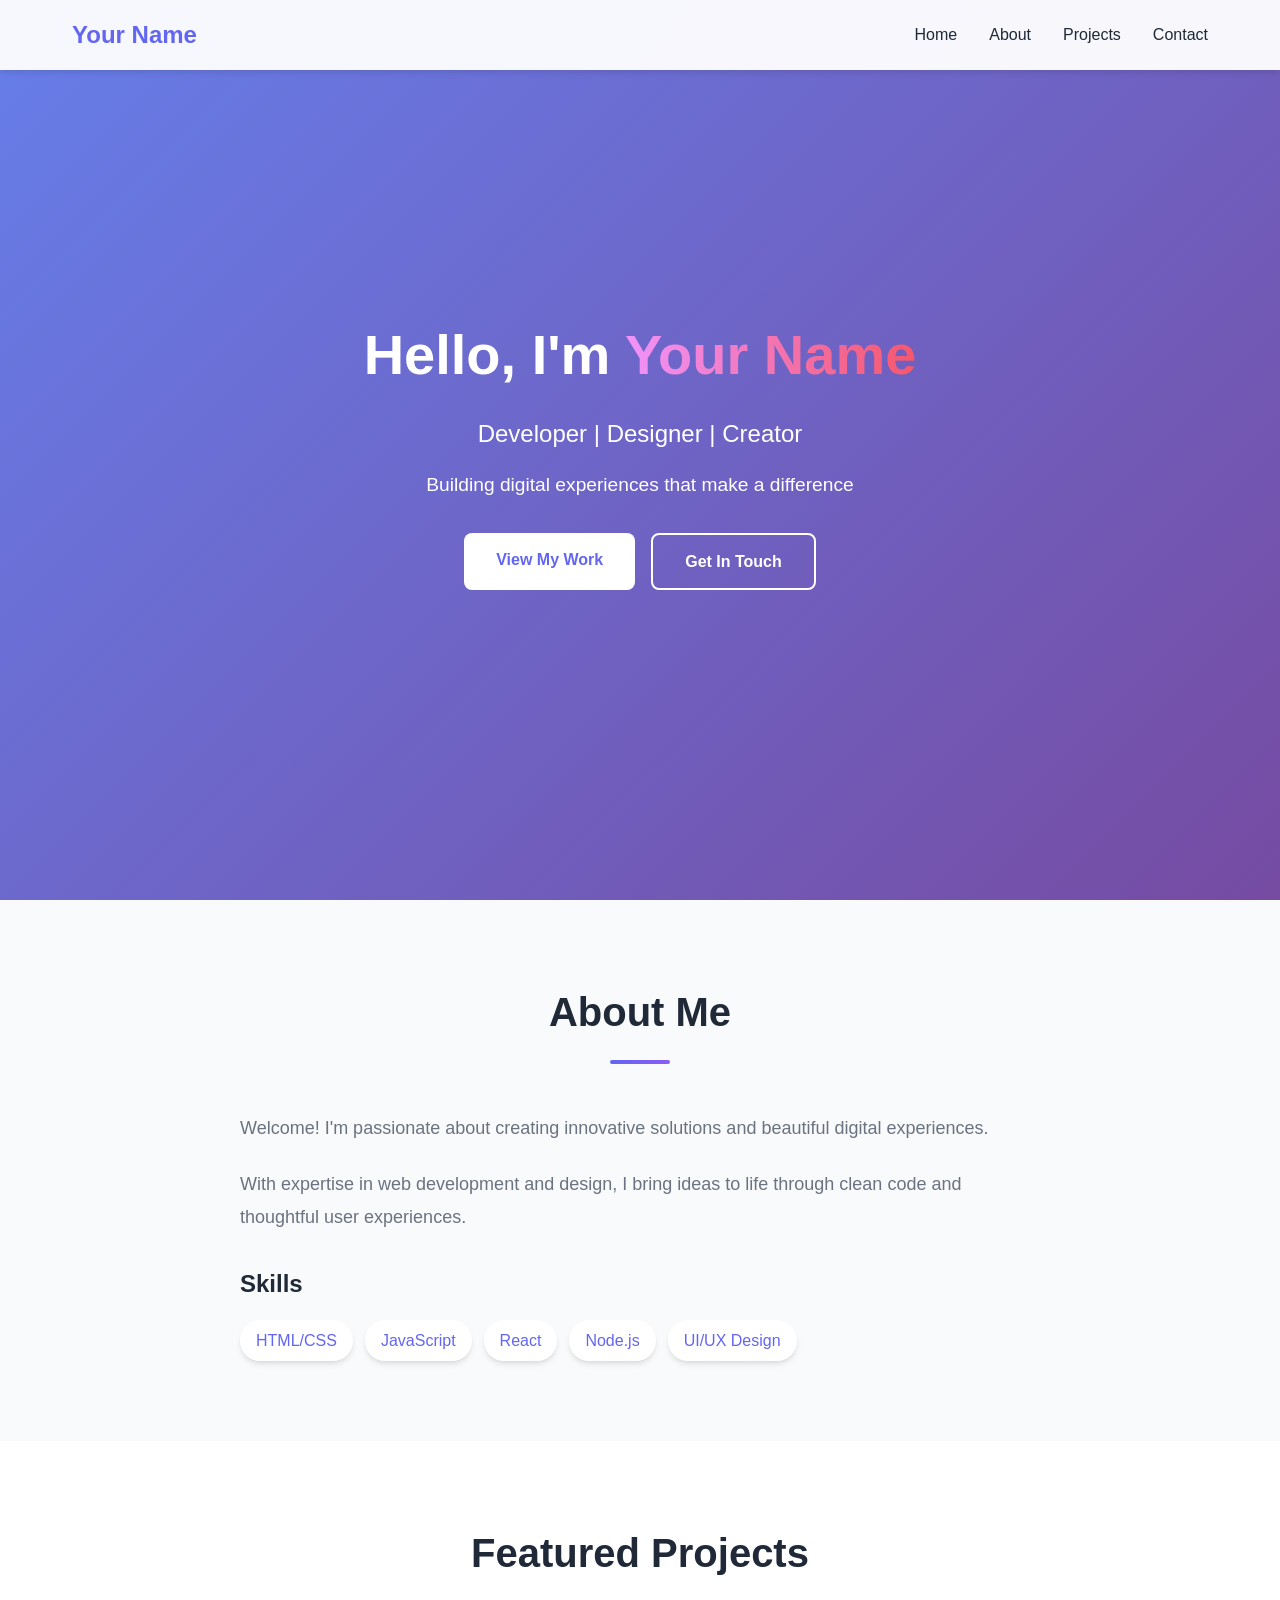
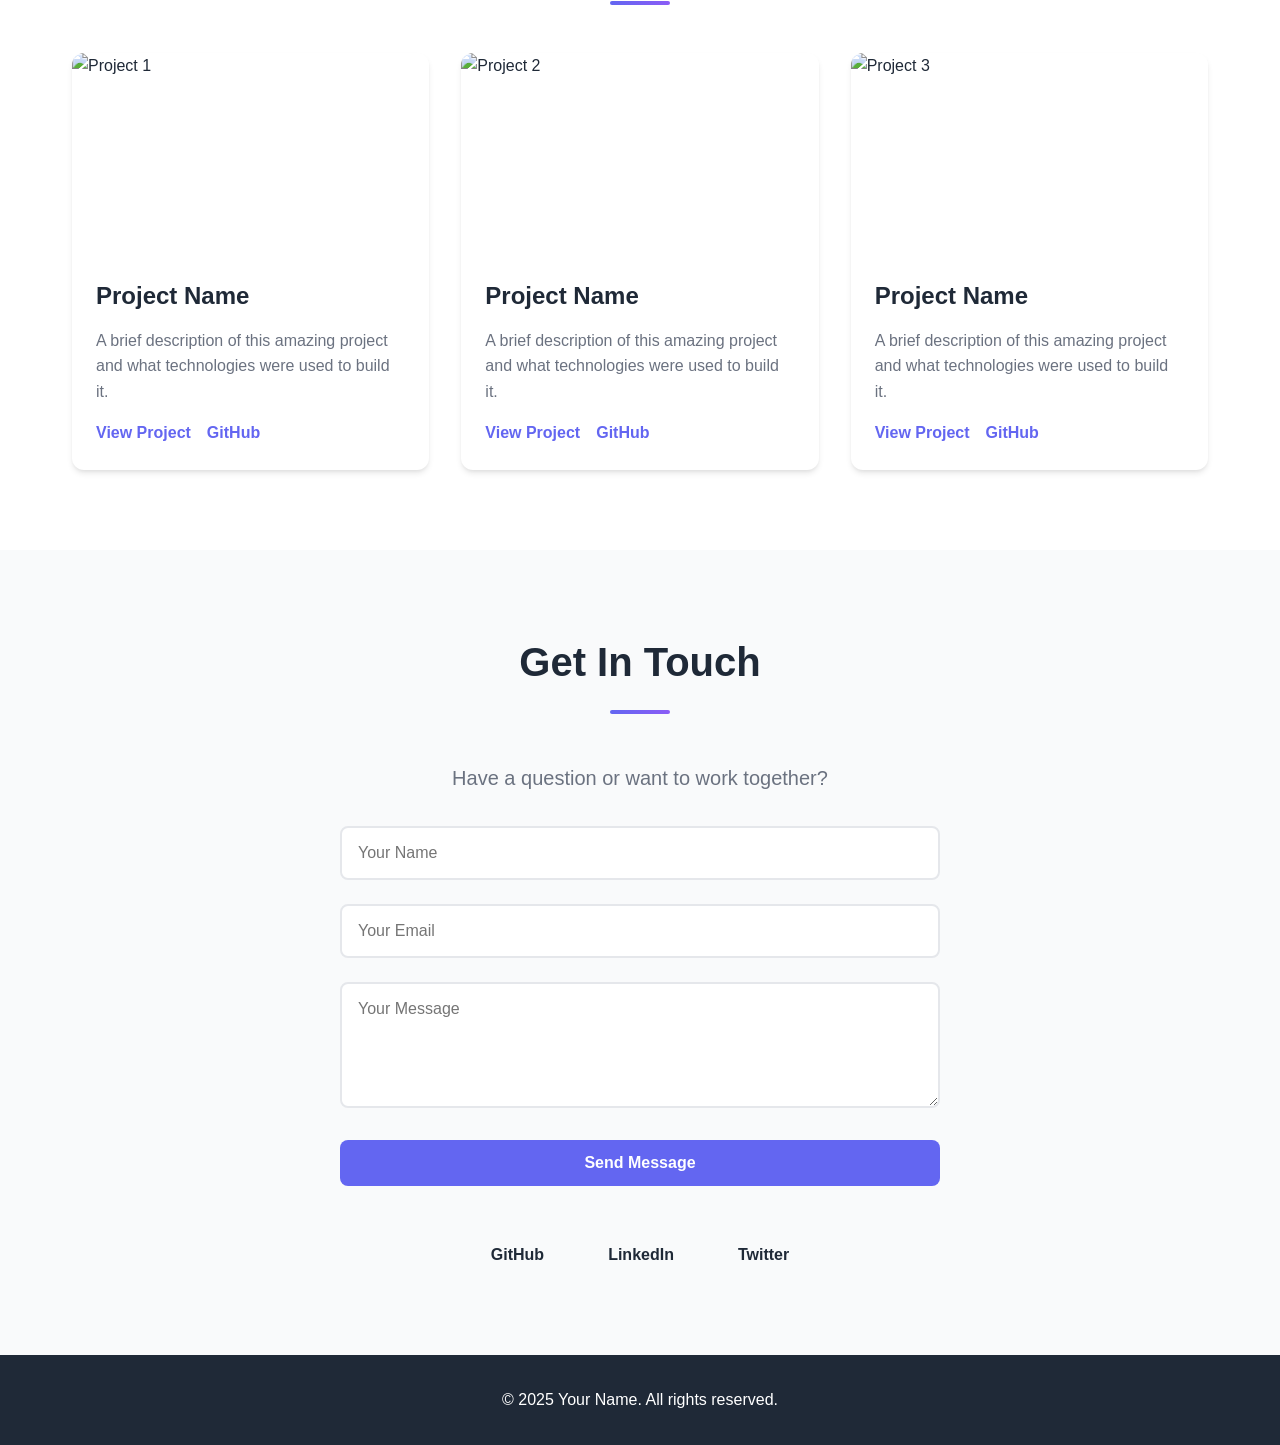
==== index.html @ 9c750290 "Initial setup: Create basic personal website structure - Add index.html with responsive layout inclu" ====
<!DOCTYPE html>
<html lang="en">
<head>
    <meta charset="UTF-8">
    <meta name="viewport" content="width=device-width, initial-scale=1.0">
    <meta name="description" content="Personal website and portfolio">
    <title>Personal Website</title>
    <link rel="stylesheet" href="styles.css">
</head>
<body>
    <!-- Navigation -->
    <nav class="navbar">
        <div class="nav-container">
            <a href="#" class="logo">Your Name</a>
            <ul class="nav-menu">
                <li><a href="#home" class="nav-link">Home</a></li>
                <li><a href="#about" class="nav-link">About</a></li>
                <li><a href="#projects" class="nav-link">Projects</a></li>
                <li><a href="#contact" class="nav-link">Contact</a></li>
            </ul>
            <div class="hamburger">
                <span class="bar"></span>
                <span class="bar"></span>
                <span class="bar"></span>
            </div>
        </div>
    </nav>

    <!-- Hero Section -->
    <section id="home" class="hero">
        <div class="hero-content">
            <h1 class="hero-title">Hello, I'm <span class="highlight">Your Name</span></h1>
            <p class="hero-subtitle">Developer | Designer | Creator</p>
            <p class="hero-description">Building digital experiences that make a difference</p>
            <div class="hero-buttons">
                <a href="#projects" class="btn btn-primary">View My Work</a>
                <a href="#contact" class="btn btn-secondary">Get In Touch</a>
            </div>
        </div>
    </section>

    <!-- About Section -->
    <section id="about" class="about">
        <div class="container">
            <h2 class="section-title">About Me</h2>
            <div class="about-content">
                <div class="about-text">
                    <p>Welcome! I'm passionate about creating innovative solutions and beautiful digital experiences.</p>
                    <p>With expertise in web development and design, I bring ideas to life through clean code and thoughtful user experiences.</p>
                    <div class="skills">
                        <h3>Skills</h3>
                        <div class="skill-tags">
                            <span class="tag">HTML/CSS</span>
                            <span class="tag">JavaScript</span>
                            <span class="tag">React</span>
                            <span class="tag">Node.js</span>
                            <span class="tag">UI/UX Design</span>
                        </div>
                    </div>
                </div>
            </div>
        </div>
    </section>

    <!-- Projects Section -->
    <section id="projects" class="projects">
        <div class="container">
            <h2 class="section-title">Featured Projects</h2>
            <div class="projects-grid">
                <div class="project-card">
                    <div class="project-image">
                        <img src="https://via.placeholder.com/400x300" alt="Project 1">
                    </div>
                    <div class="project-info">
                        <h3>Project Name</h3>
                        <p>A brief description of this amazing project and what technologies were used to build it.</p>
                        <div class="project-links">
                            <a href="#" class="project-link">View Project</a>
                            <a href="#" class="project-link">GitHub</a>
                        </div>
                    </div>
                </div>
                <div class="project-card">
                    <div class="project-image">
                        <img src="https://via.placeholder.com/400x300" alt="Project 2">
                    </div>
                    <div class="project-info">
                        <h3>Project Name</h3>
                        <p>A brief description of this amazing project and what technologies were used to build it.</p>
                        <div class="project-links">
                            <a href="#" class="project-link">View Project</a>
                            <a href="#" class="project-link">GitHub</a>
                        </div>
                    </div>
                </div>
                <div class="project-card">
                    <div class="project-image">
                        <img src="https://via.placeholder.com/400x300" alt="Project 3">
                    </div>
                    <div class="project-info">
                        <h3>Project Name</h3>
                        <p>A brief description of this amazing project and what technologies were used to build it.</p>
                        <div class="project-links">
                            <a href="#" class="project-link">View Project</a>
                            <a href="#" class="project-link">GitHub</a>
                        </div>
                    </div>
                </div>
            </div>
        </div>
    </section>

    <!-- Contact Section -->
    <section id="contact" class="contact">
        <div class="container">
            <h2 class="section-title">Get In Touch</h2>
            <p class="contact-subtitle">Have a question or want to work together?</p>
            <form class="contact-form">
                <div class="form-group">
                    <input type="text" placeholder="Your Name" required>
                </div>
                <div class="form-group">
                    <input type="email" placeholder="Your Email" required>
                </div>
                <div class="form-group">
                    <textarea placeholder="Your Message" rows="5" required></textarea>
                </div>
                <button type="submit" class="btn btn-primary">Send Message</button>
            </form>
            <div class="social-links">
                <a href="#" class="social-link">GitHub</a>
                <a href="#" class="social-link">LinkedIn</a>
                <a href="#" class="social-link">Twitter</a>
            </div>
        </div>
    </section>

    <!-- Footer -->
    <footer class="footer">
        <p>&copy; 2025 Your Name. All rights reserved.</p>
    </footer>

    <script src="script.js"></script>
</body>
</html>
---- styles.css ----
/* Reset and Base Styles */
* {
    margin: 0;
    padding: 0;
    box-sizing: border-box;
}

:root {
    --primary-color: #6366f1;
    --secondary-color: #8b5cf6;
    --text-color: #1f2937;
    --text-light: #6b7280;
    --bg-color: #ffffff;
    --bg-secondary: #f9fafb;
    --border-color: #e5e7eb;
    --shadow: 0 4px 6px -1px rgba(0, 0, 0, 0.1), 0 2px 4px -1px rgba(0, 0, 0, 0.06);
    --shadow-lg: 0 20px 25px -5px rgba(0, 0, 0, 0.1), 0 10px 10px -5px rgba(0, 0, 0, 0.04);
}

html {
    scroll-behavior: smooth;
}

body {
    font-family: -apple-system, BlinkMacSystemFont, 'Segoe UI', 'Roboto', 'Oxygen', 'Ubuntu', 'Cantarell', sans-serif;
    line-height: 1.6;
    color: var(--text-color);
    background-color: var(--bg-color);
}

.container {
    max-width: 1200px;
    margin: 0 auto;
    padding: 0 2rem;
}

/* Navigation */
.navbar {
    position: fixed;
    top: 0;
    width: 100%;
    background-color: rgba(255, 255, 255, 0.95);
    backdrop-filter: blur(10px);
    box-shadow: var(--shadow);
    z-index: 1000;
    transition: all 0.3s ease;
}

.nav-container {
    max-width: 1200px;
    margin: 0 auto;
    padding: 1rem 2rem;
    display: flex;
    justify-content: space-between;
    align-items: center;
}

.logo {
    font-size: 1.5rem;
    font-weight: bold;
    color: var(--primary-color);
    text-decoration: none;
    transition: color 0.3s ease;
}

.logo:hover {
    color: var(--secondary-color);
}

.nav-menu {
    display: flex;
    list-style: none;
    gap: 2rem;
}

.nav-link {
    color: var(--text-color);
    text-decoration: none;
    font-weight: 500;
    transition: color 0.3s ease;
    position: relative;
}

.nav-link::after {
    content: '';
    position: absolute;
    bottom: -5px;
    left: 0;
    width: 0;
    height: 2px;
    background-color: var(--primary-color);
    transition: width 0.3s ease;
}

.nav-link:hover::after {
    width: 100%;
}

.nav-link:hover {
    color: var(--primary-color);
}

.hamburger {
    display: none;
    flex-direction: column;
    cursor: pointer;
}

.bar {
    width: 25px;
    height: 3px;
    background-color: var(--text-color);
    margin: 3px 0;
    transition: all 0.3s ease;
}

/* Hero Section */
.hero {
    min-height: 100vh;
    display: flex;
    align-items: center;
    justify-content: center;
    padding: 2rem;
    background: linear-gradient(135deg, #667eea 0%, #764ba2 100%);
    color: white;
    text-align: center;
}

.hero-content {
    max-width: 800px;
}

.hero-title {
    font-size: 3.5rem;
    font-weight: 700;
    margin-bottom: 1rem;
    animation: fadeInUp 0.8s ease;
}

.highlight {
    background: linear-gradient(to right, #f093fb 0%, #f5576c 100%);
    -webkit-background-clip: text;
    -webkit-text-fill-color: transparent;
    background-clip: text;
}

.hero-subtitle {
    font-size: 1.5rem;
    margin-bottom: 1rem;
    opacity: 0.9;
    animation: fadeInUp 0.8s ease 0.2s both;
}

.hero-description {
    font-size: 1.2rem;
    margin-bottom: 2rem;
    opacity: 0.8;
    animation: fadeInUp 0.8s ease 0.4s both;
}

.hero-buttons {
    display: flex;
    gap: 1rem;
    justify-content: center;
    flex-wrap: wrap;
    animation: fadeInUp 0.8s ease 0.6s both;
}

/* Buttons */
.btn {
    display: inline-block;
    padding: 0.875rem 2rem;
    border-radius: 8px;
    text-decoration: none;
    font-weight: 600;
    transition: all 0.3s ease;
    cursor: pointer;
    border: none;
    font-size: 1rem;
}

.btn-primary {
    background-color: white;
    color: var(--primary-color);
}

.btn-primary:hover {
    transform: translateY(-2px);
    box-shadow: var(--shadow-lg);
}

.btn-secondary {
    background-color: transparent;
    color: white;
    border: 2px solid white;
}

.btn-secondary:hover {
    background-color: white;
    color: var(--primary-color);
    transform: translateY(-2px);
}

/* Sections */
section {
    padding: 5rem 0;
}

.section-title {
    font-size: 2.5rem;
    font-weight: 700;
    text-align: center;
    margin-bottom: 3rem;
    color: var(--text-color);
}

.section-title::after {
    content: '';
    display: block;
    width: 60px;
    height: 4px;
    background: linear-gradient(to right, var(--primary-color), var(--secondary-color));
    margin: 1rem auto;
    border-radius: 2px;
}

/* About Section */
.about {
    background-color: var(--bg-secondary);
}

.about-content {
    max-width: 800px;
    margin: 0 auto;
}

.about-text p {
    font-size: 1.125rem;
    color: var(--text-light);
    margin-bottom: 1.5rem;
    line-height: 1.8;
}

.skills {
    margin-top: 2rem;
}

.skills h3 {
    font-size: 1.5rem;
    margin-bottom: 1rem;
    color: var(--text-color);
}

.skill-tags {
    display: flex;
    flex-wrap: wrap;
    gap: 0.75rem;
}

.tag {
    display: inline-block;
    padding: 0.5rem 1rem;
    background-color: white;
    color: var(--primary-color);
    border-radius: 20px;
    font-weight: 500;
    box-shadow: var(--shadow);
    transition: all 0.3s ease;
}

.tag:hover {
    transform: translateY(-2px);
    box-shadow: var(--shadow-lg);
    background-color: var(--primary-color);
    color: white;
}

/* Projects Section */
.projects {
    background-color: var(--bg-color);
}

.projects-grid {
    display: grid;
    grid-template-columns: repeat(auto-fit, minmax(320px, 1fr));
    gap: 2rem;
    max-width: 1200px;
    margin: 0 auto;
}

.project-card {
    background-color: white;
    border-radius: 12px;
    overflow: hidden;
    box-shadow: var(--shadow);
    transition: all 0.3s ease;
}

.project-card:hover {
    transform: translateY(-8px);
    box-shadow: var(--shadow-lg);
}

.project-image {
    width: 100%;
    height: 200px;
    overflow: hidden;
}

.project-image img {
    width: 100%;
    height: 100%;
    object-fit: cover;
    transition: transform 0.3s ease;
}

.project-card:hover .project-image img {
    transform: scale(1.1);
}

.project-info {
    padding: 1.5rem;
}

.project-info h3 {
    font-size: 1.5rem;
    margin-bottom: 0.75rem;
    color: var(--text-color);
}

.project-info p {
    color: var(--text-light);
    margin-bottom: 1rem;
}

.project-links {
    display: flex;
    gap: 1rem;
}

.project-link {
    color: var(--primary-color);
    text-decoration: none;
    font-weight: 600;
    transition: color 0.3s ease;
}

.project-link:hover {
    color: var(--secondary-color);
}

/* Contact Section */
.contact {
    background-color: var(--bg-secondary);
}

.contact-subtitle {
    text-align: center;
    font-size: 1.25rem;
    color: var(--text-light);
    margin-bottom: 2rem;
}

.contact-form {
    max-width: 600px;
    margin: 0 auto 2rem;
}

.form-group {
    margin-bottom: 1.5rem;
}

.form-group input,
.form-group textarea {
    width: 100%;
    padding: 1rem;
    border: 2px solid var(--border-color);
    border-radius: 8px;
    font-size: 1rem;
    transition: border-color 0.3s ease;
    font-family: inherit;
}

.form-group input:focus,
.form-group textarea:focus {
    outline: none;
    border-color: var(--primary-color);
}

.contact-form .btn {
    width: 100%;
    background-color: var(--primary-color);
    color: white;
}

.contact-form .btn:hover {
    background-color: var(--secondary-color);
}

.social-links {
    display: flex;
    justify-content: center;
    gap: 2rem;
    margin-top: 3rem;
}

.social-link {
    color: var(--text-color);
    text-decoration: none;
    font-weight: 600;
    transition: all 0.3s ease;
    padding: 0.5rem 1rem;
}

.social-link:hover {
    color: var(--primary-color);
    transform: translateY(-2px);
}

/* Footer */
.footer {
    background-color: var(--text-color);
    color: white;
    text-align: center;
    padding: 2rem;
}

/* Animations */
@keyframes fadeInUp {
    from {
        opacity: 0;
        transform: translateY(30px);
    }
    to {
        opacity: 1;
        transform: translateY(0);
    }
}

/* Responsive Design */
@media screen and (max-width: 768px) {
    .hamburger {
        display: flex;
    }

    .nav-menu {
        position: fixed;
        left: -100%;
        top: 70px;
        flex-direction: column;
        background-color: white;
        width: 100%;
        text-align: center;
        transition: left 0.3s ease;
        box-shadow: var(--shadow);
        padding: 2rem 0;
    }

    .nav-menu.active {
        left: 0;
    }

    .hero-title {
        font-size: 2.5rem;
    }

    .hero-subtitle {
        font-size: 1.25rem;
    }

    .hero-description {
        font-size: 1rem;
    }

    .section-title {
        font-size: 2rem;
    }

    .projects-grid {
        grid-template-columns: 1fr;
    }
}
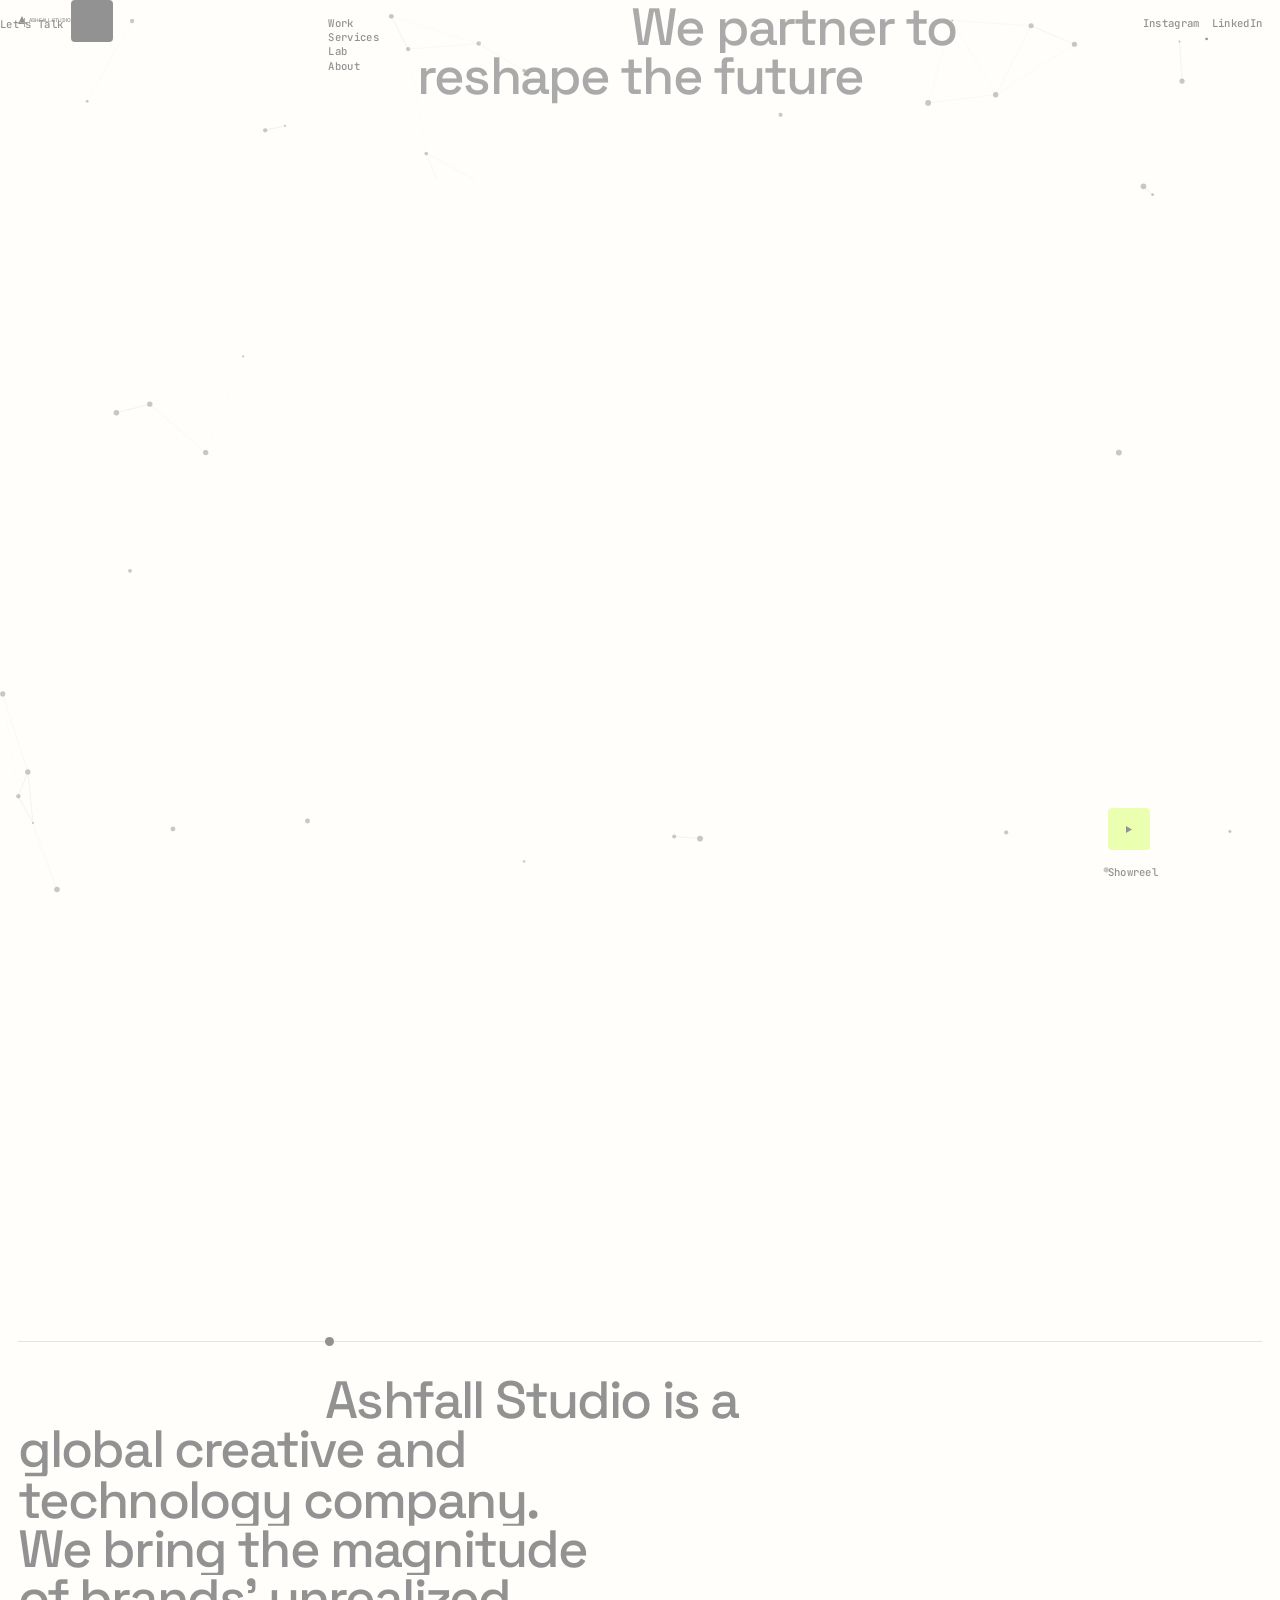
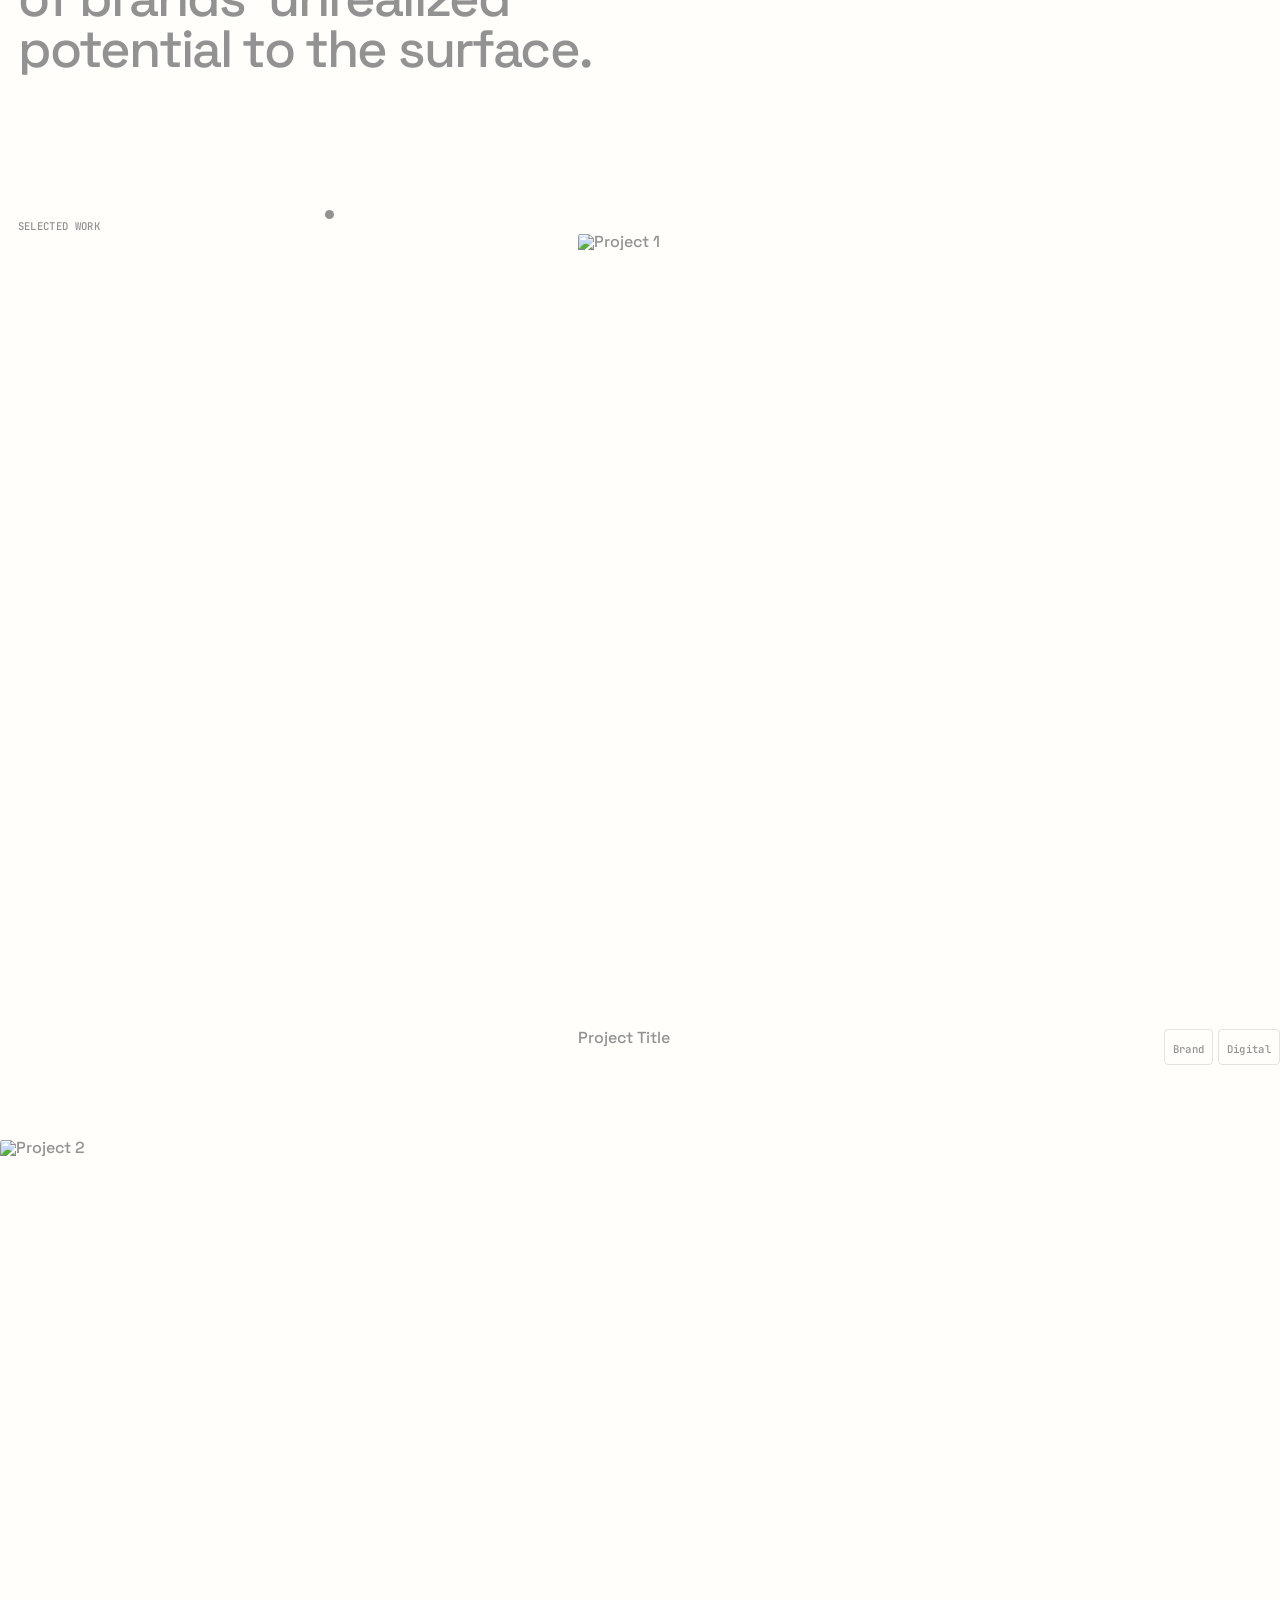
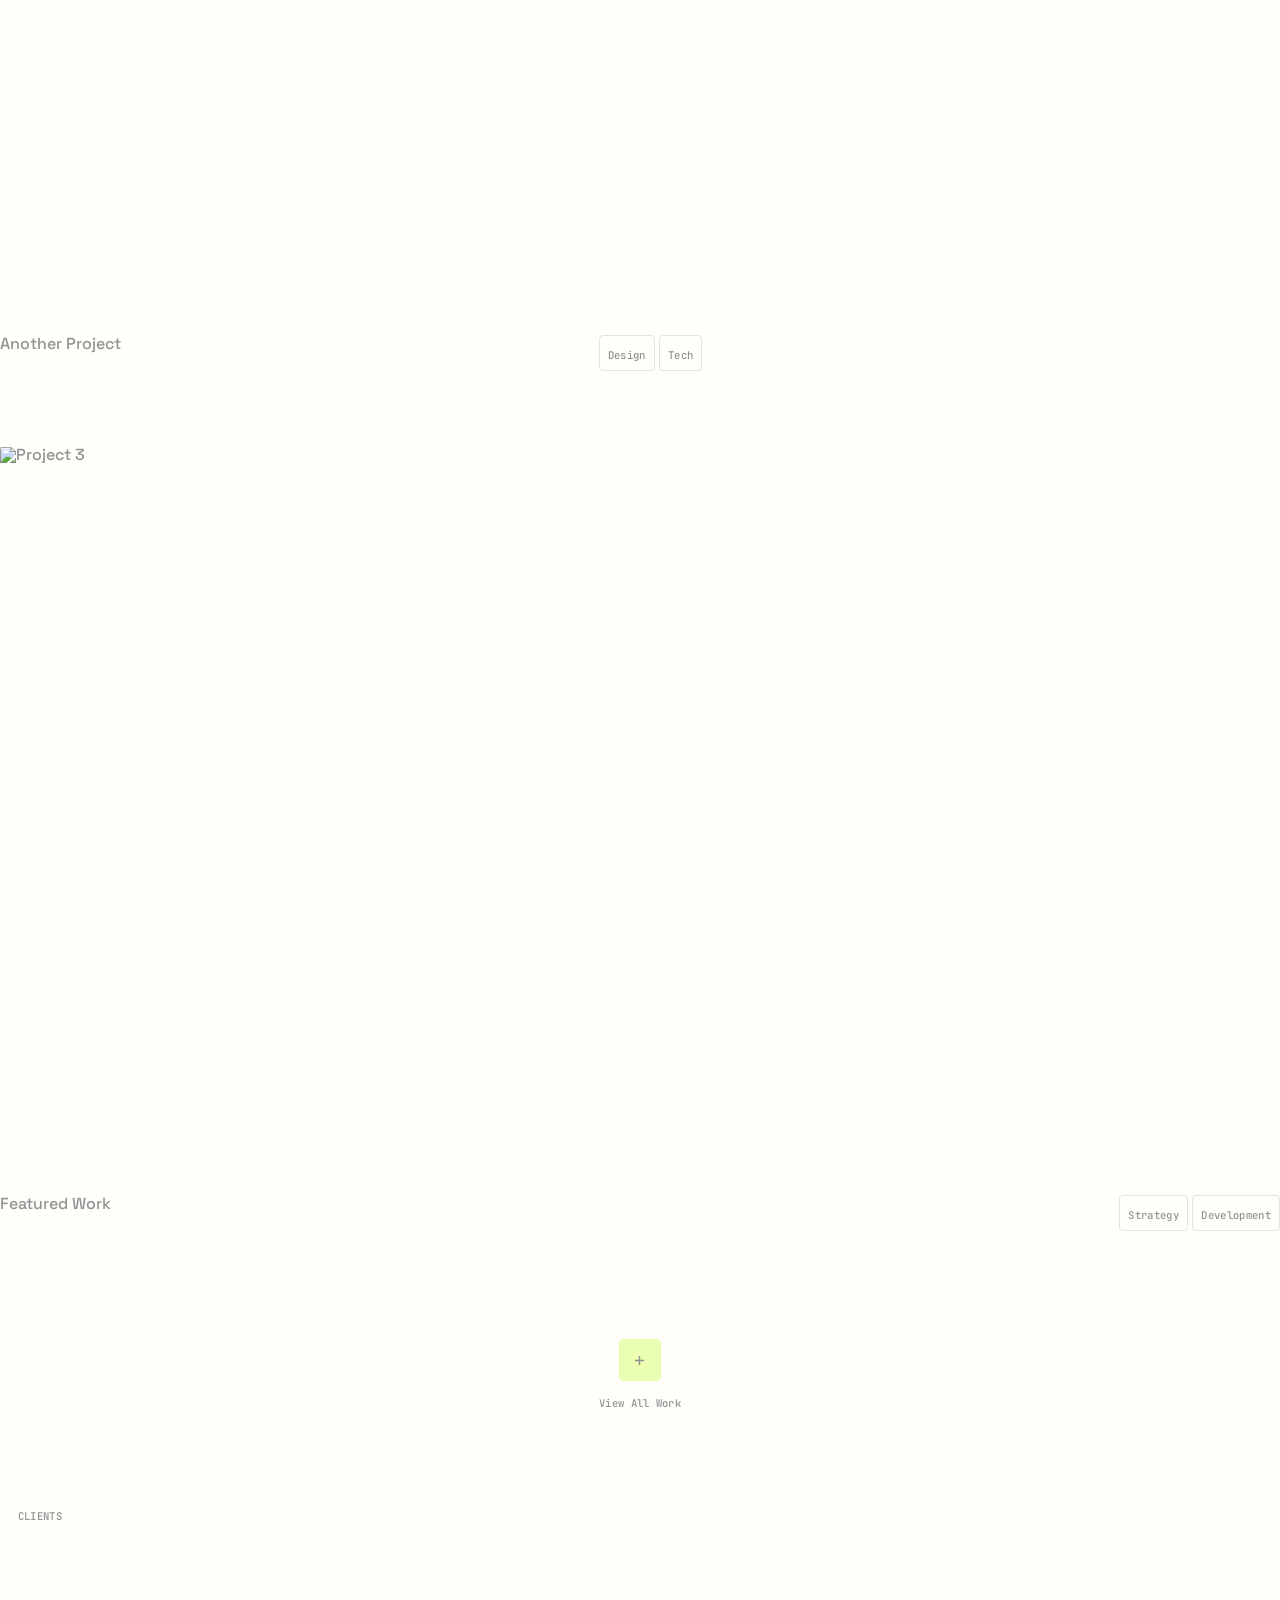
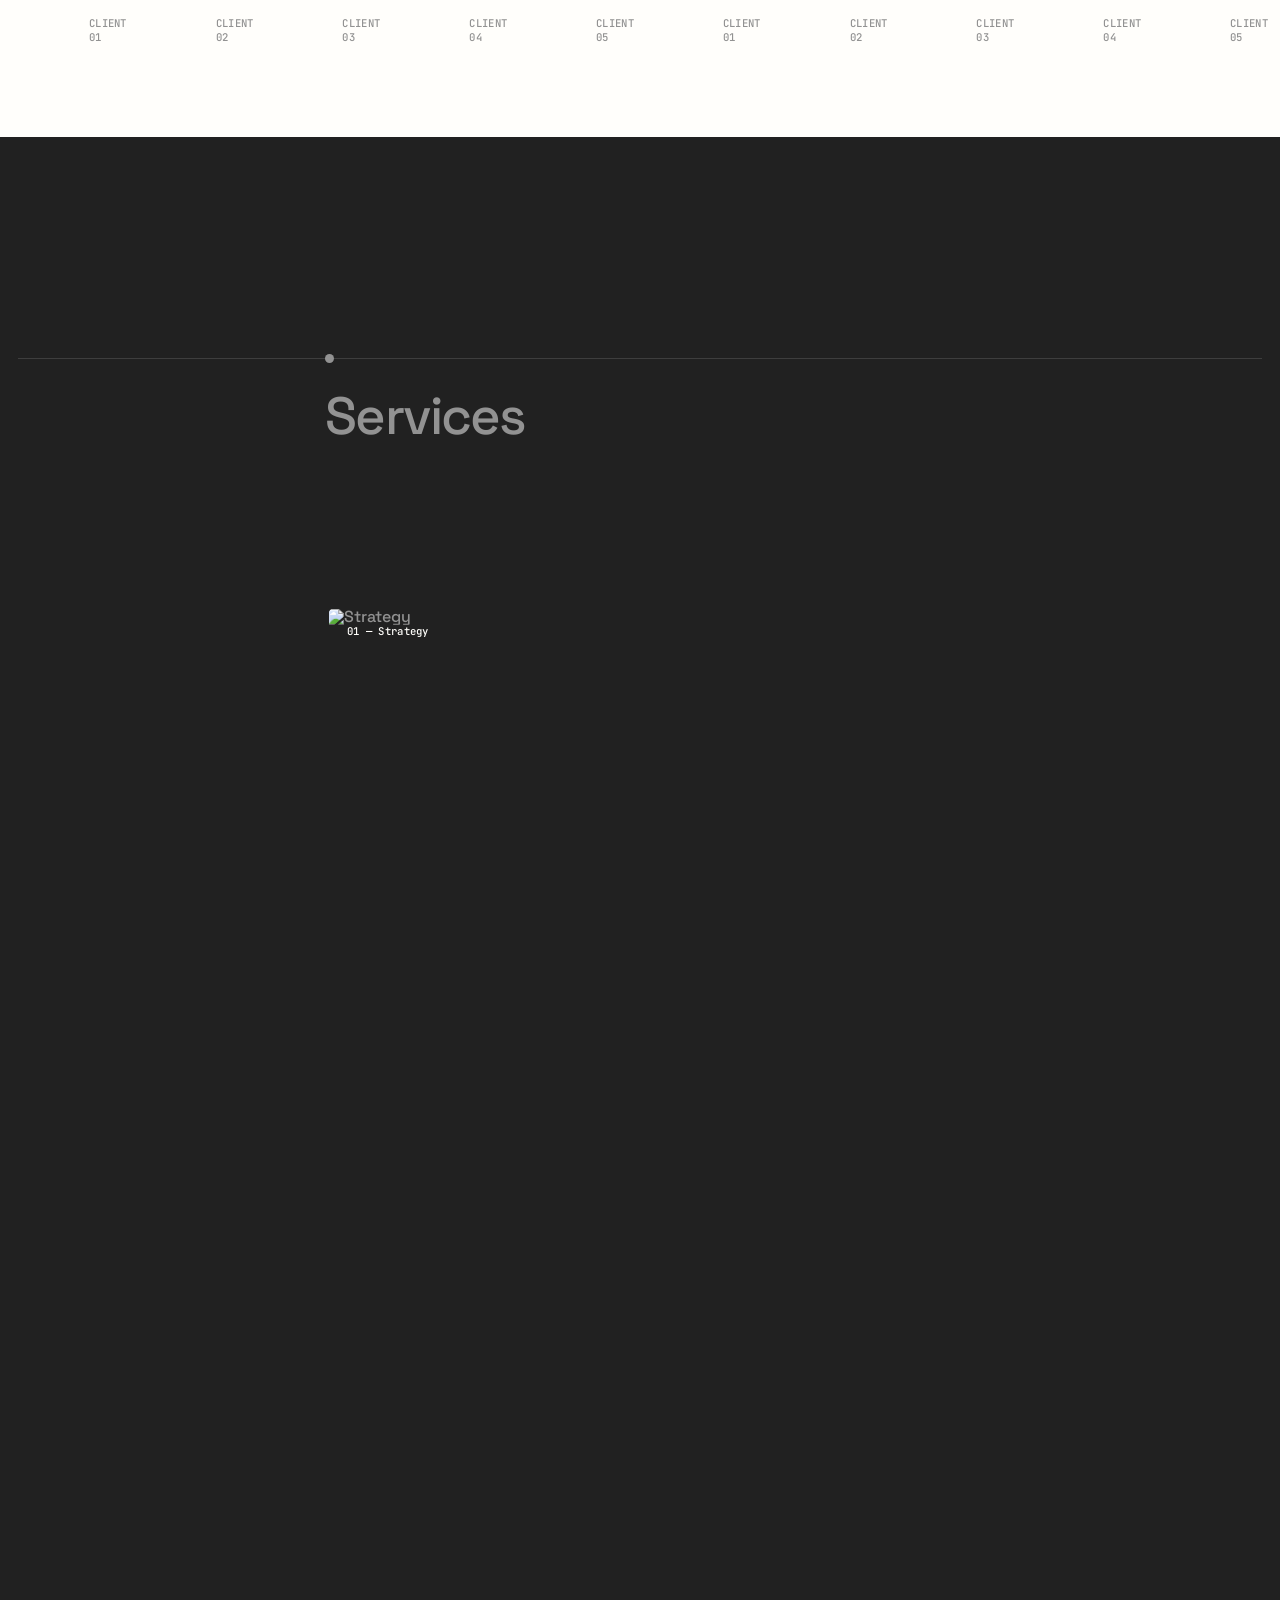
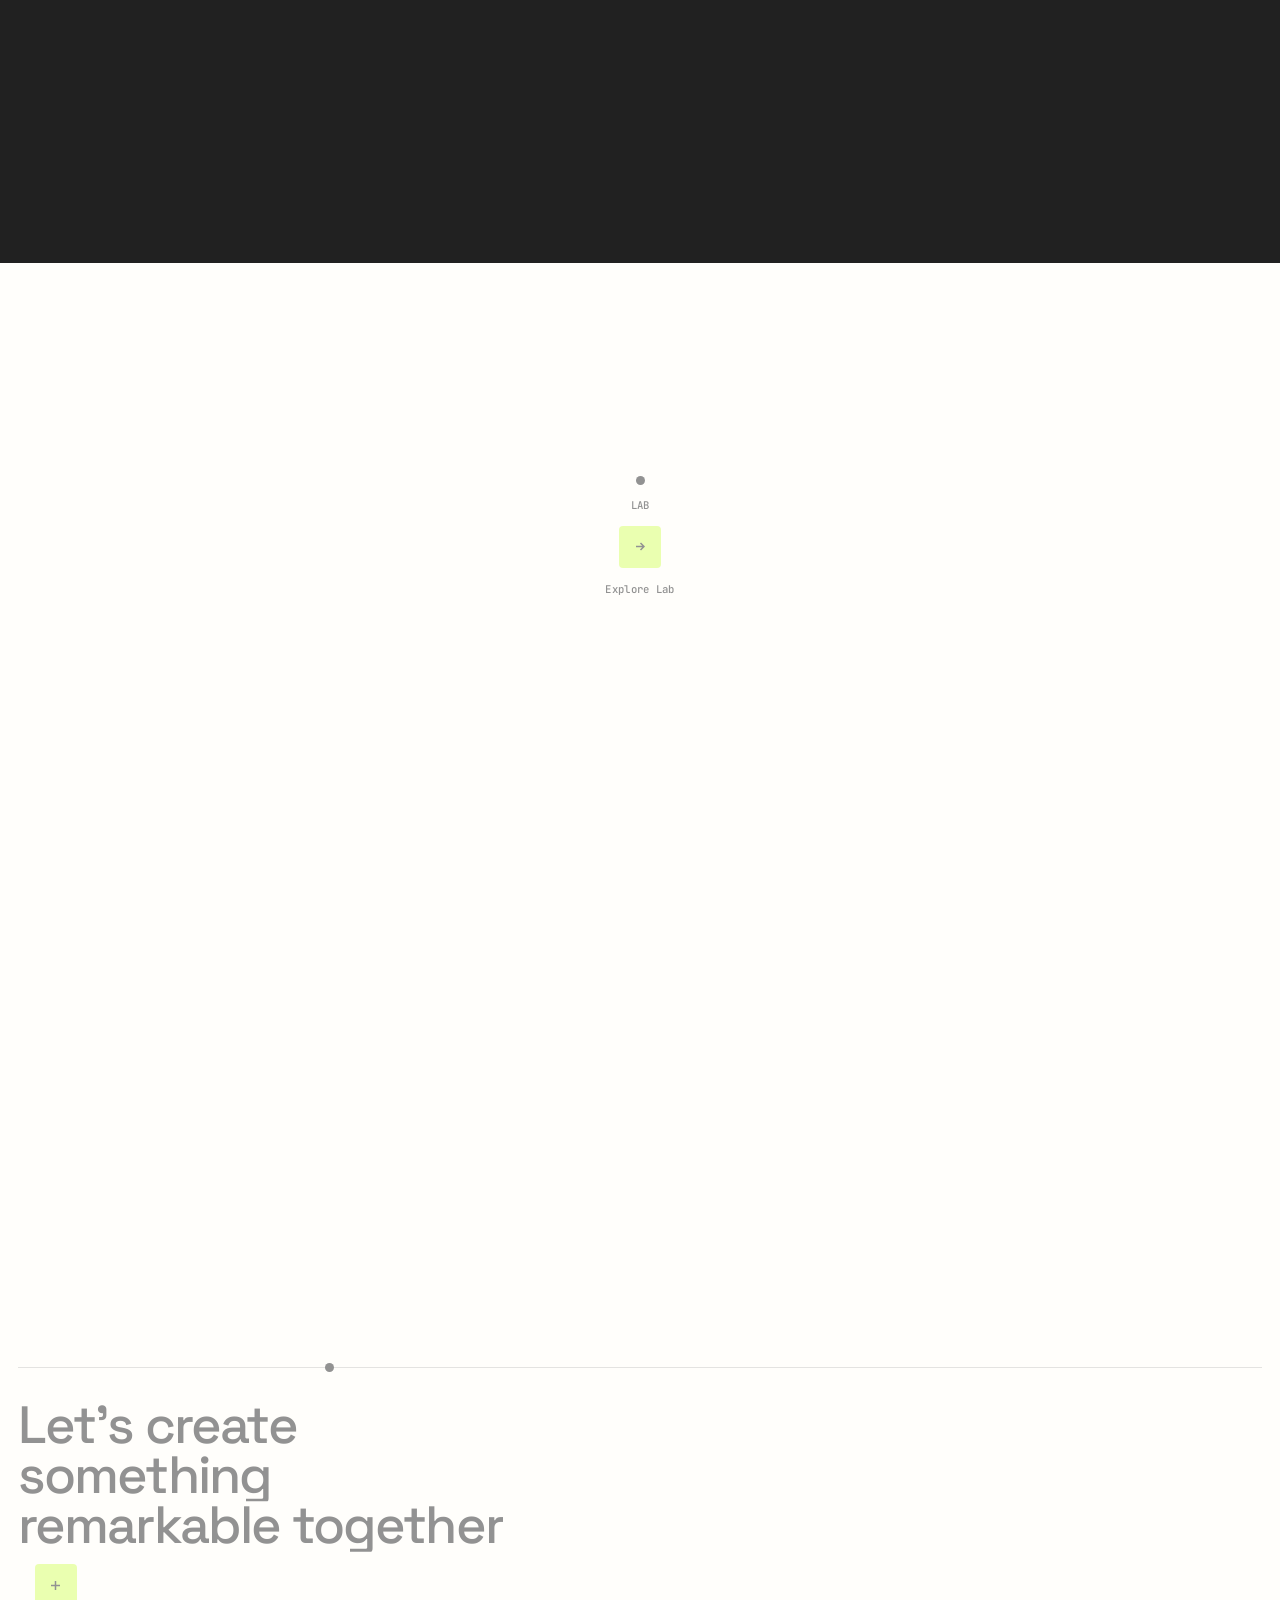
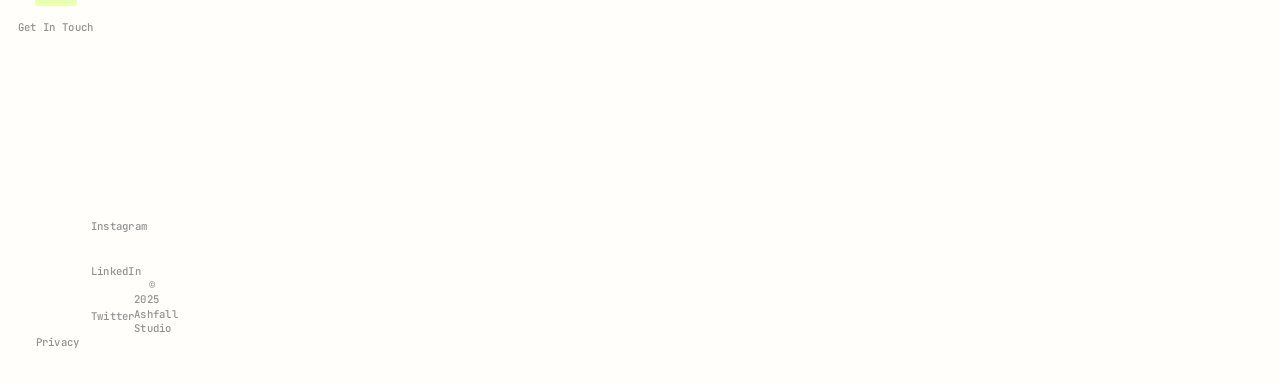
==== commit eeeb2563: "Complete pixel-perfect Ashfall Studio clone Major additions: - Full HTML structure with all sections" ====
--- a/index.html
+++ b/index.html
@@ -1,145 +1,519 @@
 <!DOCTYPE html>
-<html lang="en">
+<html lang="en" class="lenis lenis-smooth">
 <head>
     <meta charset="UTF-8">
     <meta name="viewport" content="width=device-width, initial-scale=1.0">
-    <meta name="description" content="Personal website and portfolio">
-    <title>Personal Website</title>
-    <link rel="stylesheet" href="styles.css">
+    <title>Ashfall Studio | Empowering Brands Through Strategy, Design and Technology</title>
+    <meta name="description" content="Ashfall Studio is a global creative and technology company. We bring the magnitude of brands' unrealized potential to the surface.">
+    <meta name="theme-color" content="#212121">
+
+    <!-- Preconnect to Google Fonts -->
+    <link rel="preconnect" href="https://fonts.googleapis.com">
+    <link rel="preconnect" href="https://fonts.gstatic.com" crossorigin>
+
+    <!-- Fonts -->
+    <link href="https://fonts.googleapis.com/css2?family=Space+Grotesk:wght@400;500;600;700&family=JetBrains+Mono:wght@400;500&display=swap" rel="stylesheet">
+
+    <link rel="stylesheet" href="ashfall-styles.css">
 </head>
 <body>
-    <!-- Navigation -->
-    <nav class="navbar">
-        <div class="nav-container">
-            <a href="#" class="logo">Your Name</a>
-            <ul class="nav-menu">
-                <li><a href="#home" class="nav-link">Home</a></li>
-                <li><a href="#about" class="nav-link">About</a></li>
-                <li><a href="#projects" class="nav-link">Projects</a></li>
-                <li><a href="#contact" class="nav-link">Contact</a></li>
+    <!-- WebGL Background -->
+    <div class="webgl-back">
+        <canvas class="webgl-canvas" id="webgl-canvas"></canvas>
+    </div>
+
+    <!-- Custom Cursor -->
+    <div class="cursor" id="cursor">
+        <div class="cursor__wrapper">
+            <svg class="cursor__svg" viewBox="0 0 9 9" fill="none">
+                <path d="M4.5 0L4.5 9M0 4.5L9 4.5" stroke="currentColor" stroke-width="1"/>
+            </svg>
+            <span class="cursor__label mono"></span>
+        </div>
+    </div>
+
+    <!-- Curtain Transition -->
+    <div class="curtain"></div>
+
+    <!-- Header -->
+    <header class="header">
+        <!-- Logo -->
+        <a href="#" class="header-logo">
+            <svg class="header-logo__svg" viewBox="0 0 96 9" fill="currentColor">
+                <path d="M4.5 0L0 9H9L4.5 0Z"/>
+                <text x="12" y="7" font-size="6" font-family="inherit" font-weight="500">ASHFALL STUDIO</text>
+            </svg>
+        </a>
+
+        <!-- Navigation -->
+        <nav class="nav" id="nav">
+            <div class="nav__list-wrapper">
+                <div class="nav__list-inner">
+                    <ul class="nav__list nav__list--primary">
+                        <li class="nav-item">
+                            <a href="#work" class="nav-link">
+                                <span class="mono">Work</span>
+                            </a>
+                        </li>
+                        <li class="nav-item">
+                            <a href="#services" class="nav-link">
+                                <span class="mono">Services</span>
+                            </a>
+                        </li>
+                        <li class="nav-item">
+                            <a href="#lab" class="nav-link">
+                                <span class="mono">Lab</span>
+                            </a>
+                        </li>
+                        <li class="nav-item">
+                            <a href="#about" class="nav-link">
+                                <span class="mono">About</span>
+                            </a>
+                        </li>
+                    </ul>
+                </div>
+            </div>
+
+            <ul class="nav__list nav__list--secondary">
+                <li class="nav-item">
+                    <a href="#" class="nav-link">
+                        <span class="mono">Instagram</span>
+                    </a>
+                </li>
+                <li class="nav-item">
+                    <a href="#" class="nav-link">
+                        <span class="mono">LinkedIn</span>
+                    </a>
+                </li>
             </ul>
-            <div class="hamburger">
-                <span class="bar"></span>
-                <span class="bar"></span>
-                <span class="bar"></span>
-            </div>
-        </div>
-    </nav>
-
-    <!-- Hero Section -->
-    <section id="home" class="hero">
-        <div class="hero-content">
-            <h1 class="hero-title">Hello, I'm <span class="highlight">Your Name</span></h1>
-            <p class="hero-subtitle">Developer | Designer | Creator</p>
-            <p class="hero-description">Building digital experiences that make a difference</p>
-            <div class="hero-buttons">
-                <a href="#projects" class="btn btn-primary">View My Work</a>
-                <a href="#contact" class="btn btn-secondary">Get In Touch</a>
-            </div>
-        </div>
-    </section>
-
-    <!-- About Section -->
-    <section id="about" class="about">
-        <div class="container">
-            <h2 class="section-title">About Me</h2>
-            <div class="about-content">
-                <div class="about-text">
-                    <p>Welcome! I'm passionate about creating innovative solutions and beautiful digital experiences.</p>
-                    <p>With expertise in web development and design, I bring ideas to life through clean code and thoughtful user experiences.</p>
-                    <div class="skills">
-                        <h3>Skills</h3>
-                        <div class="skill-tags">
-                            <span class="tag">HTML/CSS</span>
-                            <span class="tag">JavaScript</span>
-                            <span class="tag">React</span>
-                            <span class="tag">Node.js</span>
-                            <span class="tag">UI/UX Design</span>
-                        </div>
-                    </div>
-                </div>
-            </div>
-        </div>
-    </section>
-
-    <!-- Projects Section -->
-    <section id="projects" class="projects">
-        <div class="container">
-            <h2 class="section-title">Featured Projects</h2>
-            <div class="projects-grid">
-                <div class="project-card">
-                    <div class="project-image">
-                        <img src="https://via.placeholder.com/400x300" alt="Project 1">
-                    </div>
-                    <div class="project-info">
-                        <h3>Project Name</h3>
-                        <p>A brief description of this amazing project and what technologies were used to build it.</p>
-                        <div class="project-links">
-                            <a href="#" class="project-link">View Project</a>
-                            <a href="#" class="project-link">GitHub</a>
-                        </div>
-                    </div>
-                </div>
-                <div class="project-card">
-                    <div class="project-image">
-                        <img src="https://via.placeholder.com/400x300" alt="Project 2">
-                    </div>
-                    <div class="project-info">
-                        <h3>Project Name</h3>
-                        <p>A brief description of this amazing project and what technologies were used to build it.</p>
-                        <div class="project-links">
-                            <a href="#" class="project-link">View Project</a>
-                            <a href="#" class="project-link">GitHub</a>
-                        </div>
-                    </div>
-                </div>
-                <div class="project-card">
-                    <div class="project-image">
-                        <img src="https://via.placeholder.com/400x300" alt="Project 3">
-                    </div>
-                    <div class="project-info">
-                        <h3>Project Name</h3>
-                        <p>A brief description of this amazing project and what technologies were used to build it.</p>
-                        <div class="project-links">
-                            <a href="#" class="project-link">View Project</a>
-                            <a href="#" class="project-link">GitHub</a>
-                        </div>
-                    </div>
-                </div>
-            </div>
-        </div>
-    </section>
-
-    <!-- Contact Section -->
-    <section id="contact" class="contact">
-        <div class="container">
-            <h2 class="section-title">Get In Touch</h2>
-            <p class="contact-subtitle">Have a question or want to work together?</p>
-            <form class="contact-form">
-                <div class="form-group">
-                    <input type="text" placeholder="Your Name" required>
-                </div>
-                <div class="form-group">
-                    <input type="email" placeholder="Your Email" required>
-                </div>
-                <div class="form-group">
-                    <textarea placeholder="Your Message" rows="5" required></textarea>
-                </div>
-                <button type="submit" class="btn btn-primary">Send Message</button>
-            </form>
-            <div class="social-links">
-                <a href="#" class="social-link">GitHub</a>
-                <a href="#" class="social-link">LinkedIn</a>
-                <a href="#" class="social-link">Twitter</a>
-            </div>
-        </div>
-    </section>
-
-    <!-- Footer -->
-    <footer class="footer">
-        <p>&copy; 2025 Your Name. All rights reserved.</p>
-    </footer>
-
-    <script src="script.js"></script>
+
+            <div class="nav-contact-btn nav-contact-btn--expanded">
+                <div class="nav-contact-btn__label">
+                    <span class="mono">Let's Talk</span>
+                </div>
+                <div class="nav-contact-btn__svg-wrapper">
+                    <svg class="nav-contact-btn__svg" viewBox="0 0 9 9" fill="none">
+                        <path d="M0 4.5L9 4.5M4.5 0L4.5 9" stroke="currentColor" stroke-width="1.5"/>
+                    </svg>
+                </div>
+            </div>
+
+            <div class="nav__border border border--left">
+                <svg class="border__svg" viewBox="0 0 9 9" fill="currentColor">
+                    <circle cx="4.5" cy="4.5" r="4.5"/>
+                </svg>
+            </div>
+        </nav>
+
+        <!-- Mobile Contact Button -->
+        <button class="header-contact-btn" aria-label="Contact">
+            <span class="header-contact-btn__label mono">Let's Talk</span>
+        </button>
+
+        <!-- Mobile Nav Toggle -->
+        <button class="nav-toggle" id="nav-toggle" aria-label="Menu">
+            <div class="nav-toggle__wrapper">
+                <svg class="nav-toggle__svg nav-toggle__svg--open" viewBox="0 0 9 5" fill="currentColor">
+                    <rect width="9" height="1"/>
+                    <rect y="4" width="9" height="1"/>
+                </svg>
+                <svg class="nav-toggle__svg nav-toggle__svg--close" viewBox="0 0 10 10" fill="none">
+                    <path d="M1 1L9 9M9 1L1 9" stroke="currentColor" stroke-width="1.5"/>
+                </svg>
+            </div>
+        </button>
+    </header>
+
+    <!-- Main Content -->
+    <main>
+        <!-- Hero Section -->
+        <section class="home-hero" id="home">
+            <div class="home-hero__wrapper">
+                <div class="home-hero__sticky">
+                    <div class="home-hero__inner">
+                        <h1 class="home-hero__title h1 h1--split">
+                            <div class="oh"><span class="anim-line">We partner to </span></div>
+                            <div class="oh"><span class="anim-line">reshape the future</span></div>
+                        </h1>
+                    </div>
+
+                    <!-- Scroll Indicator -->
+                    <div class="home-hero__scroll mono">
+                        Scroll
+                    </div>
+
+                    <!-- Video Reel -->
+                    <div class="home-hero__reel reel reel--animated">
+                        <div class="reel__wrapper">
+                            <div class="reel__video-wrapper base-video base-video--fit">
+                                <div class="reel__video-inner">
+                                    <video class="reel__video-self" autoplay muted loop playsinline>
+                                        <source src="https://assets.ashfall.studio/reel.mp4" type="video/mp4">
+                                    </video>
+                                </div>
+                            </div>
+                            <div class="reel__btn">
+                                <div class="btn btn--light">
+                                    <div class="btn__svg-wrapper">
+                                        <svg class="btn__svg btn__svg--play" viewBox="0 0 6 7" fill="currentColor">
+                                            <path d="M0 0L6 3.5L0 7V0Z"/>
+                                        </svg>
+                                    </div>
+                                    <span class="btn__label mono">Showreel</span>
+                                </div>
+                            </div>
+                        </div>
+                    </div>
+                </div>
+            </div>
+        </section>
+
+        <!-- About Section -->
+        <section class="home-about" id="about">
+            <div class="grid">
+                <div class="home-about__wrapper">
+                    <div class="border border--left">
+                        <svg class="border__svg" viewBox="0 0 9 9" fill="currentColor">
+                            <circle cx="4.5" cy="4.5" r="4.5"/>
+                        </svg>
+                    </div>
+                    <h2 class="home-about__title h1 h1--split">
+                        <div class="oh"><span class="anim-line">Ashfall Studio is a </span></div>
+                        <div class="oh"><span class="anim-line">global creative and </span></div>
+                        <div class="oh"><span class="anim-line">technology company.</span></div>
+                        <div class="oh"><span class="anim-line">We bring the magnitude </span></div>
+                        <div class="oh"><span class="anim-line">of brands' unrealized </span></div>
+                        <div class="oh"><span class="anim-line">potential to the surface.</span></div>
+                    </h2>
+                </div>
+            </div>
+        </section>
+
+        <!-- Work Section -->
+        <section class="home-work" id="work">
+            <div class="grid">
+                <div class="section-title">
+                    <div class="border border--left">
+                        <svg class="border__svg" viewBox="0 0 9 9" fill="currentColor">
+                            <circle cx="4.5" cy="4.5" r="4.5"/>
+                        </svg>
+                    </div>
+                    <h2 class="h2 ttu mono">Selected Work</h2>
+                </div>
+            </div>
+
+            <div class="work-list">
+                <div class="work-list__wrapper">
+                    <!-- Work Item 1 -->
+                    <article class="work-item work-item--right">
+                        <a href="#" class="work-item__link">
+                            <div class="work-item__fig-wrapper">
+                                <div class="work-item__fig-inner">
+                                    <div class="work-item__fig work-item__fig--default base-image base-image--fit">
+                                        <img src="https://via.placeholder.com/790x875/212121/929292?text=Project+1" alt="Project 1">
+                                    </div>
+                                    <div class="work-item__fig work-item__fig--hover base-image base-image--fit">
+                                        <img src="https://via.placeholder.com/790x875/EAFFB0/212121?text=Project+1" alt="Project 1 Hover">
+                                    </div>
+                                </div>
+                            </div>
+                        </a>
+                        <div class="work-item__wrapper">
+                            <h3 class="work-item__title labor">Project Title</h3>
+                            <div class="work-item__tags">
+                                <div class="tag">
+                                    <button class="tag__btn mono">Brand</button>
+                                </div>
+                                <div class="tag">
+                                    <button class="tag__btn mono">Digital</button>
+                                </div>
+                            </div>
+                        </div>
+                    </article>
+
+                    <!-- Work Item 2 -->
+                    <article class="work-item work-item--left">
+                        <a href="#" class="work-item__link">
+                            <div class="work-item__fig-wrapper">
+                                <div class="work-item__fig-inner">
+                                    <div class="work-item__fig work-item__fig--default base-image base-image--fit">
+                                        <img src="https://via.placeholder.com/790x875/212121/929292?text=Project+2" alt="Project 2">
+                                    </div>
+                                    <div class="work-item__fig work-item__fig--hover base-image base-image--fit">
+                                        <img src="https://via.placeholder.com/790x875/EAFFB0/212121?text=Project+2" alt="Project 2 Hover">
+                                    </div>
+                                </div>
+                            </div>
+                        </a>
+                        <div class="work-item__wrapper">
+                            <h3 class="work-item__title labor">Another Project</h3>
+                            <div class="work-item__tags">
+                                <div class="tag">
+                                    <button class="tag__btn mono">Design</button>
+                                </div>
+                                <div class="tag">
+                                    <button class="tag__btn mono">Tech</button>
+                                </div>
+                            </div>
+                        </div>
+                    </article>
+
+                    <!-- Work Item 3 -->
+                    <article class="work-item work-item--fullbleed">
+                        <a href="#" class="work-item__link">
+                            <div class="work-item__fig-wrapper work-item__fig-wrapper--landscape">
+                                <div class="work-item__fig-inner">
+                                    <div class="work-item__fig work-item__fig--default base-image base-image--fit">
+                                        <img src="https://via.placeholder.com/1400x800/212121/929292?text=Project+3" alt="Project 3">
+                                    </div>
+                                    <div class="work-item__fig work-item__fig--hover base-image base-image--fit">
+                                        <img src="https://via.placeholder.com/1400x800/EAFFB0/212121?text=Project+3" alt="Project 3 Hover">
+                                    </div>
+                                </div>
+                            </div>
+                        </a>
+                        <div class="work-item__wrapper">
+                            <h3 class="work-item__title labor">Featured Work</h3>
+                            <div class="work-item__tags">
+                                <div class="tag">
+                                    <button class="tag__btn mono">Strategy</button>
+                                </div>
+                                <div class="tag">
+                                    <button class="tag__btn mono">Development</button>
+                                </div>
+                            </div>
+                        </div>
+                    </article>
+                </div>
+            </div>
+
+            <div class="home-work__cta">
+                <button class="btn btn--light">
+                    <div class="btn__svg-wrapper">
+                        <svg class="btn__svg btn__svg--open" viewBox="0 0 9 9" fill="currentColor">
+                            <path d="M0 4.5L9 4.5M4.5 0L4.5 9" stroke="currentColor" stroke-width="1.5"/>
+                        </svg>
+                    </div>
+                    <span class="btn__label mono">View All Work</span>
+                </button>
+            </div>
+        </section>
+
+        <!-- Clients Marquee -->
+        <section class="home-clients">
+            <div class="grid">
+                <div class="section-title section-title--hidden-xs">
+                    <h2 class="h2 ttu mono">Clients</h2>
+                </div>
+            </div>
+            <div class="marquee">
+                <div class="marquee__wrapper" id="marquee">
+                    <div class="home-clients__wrapper">
+                        <div class="home-clients__fig"><span class="mono">CLIENT 01</span></div>
+                        <div class="home-clients__fig"><span class="mono">CLIENT 02</span></div>
+                        <div class="home-clients__fig"><span class="mono">CLIENT 03</span></div>
+                        <div class="home-clients__fig"><span class="mono">CLIENT 04</span></div>
+                        <div class="home-clients__fig"><span class="mono">CLIENT 05</span></div>
+                    </div>
+                    <div class="home-clients__wrapper" aria-hidden="true">
+                        <div class="home-clients__fig"><span class="mono">CLIENT 01</span></div>
+                        <div class="home-clients__fig"><span class="mono">CLIENT 02</span></div>
+                        <div class="home-clients__fig"><span class="mono">CLIENT 03</span></div>
+                        <div class="home-clients__fig"><span class="mono">CLIENT 04</span></div>
+                        <div class="home-clients__fig"><span class="mono">CLIENT 05</span></div>
+                    </div>
+                </div>
+            </div>
+        </section>
+
+        <!-- Services Section -->
+        <section class="services" id="services">
+            <div class="grid">
+                <div class="services__title-wrapper">
+                    <div class="border border--left">
+                        <svg class="border__svg" viewBox="0 0 9 9" fill="currentColor">
+                            <circle cx="4.5" cy="4.5" r="4.5"/>
+                        </svg>
+                    </div>
+                    <h2 class="services__title h1 h1--split">
+                        <div class="oh"><span class="anim-line">Services</span></div>
+                    </h2>
+                </div>
+
+                <div class="services__wrapper">
+                    <div class="services__scroller"></div>
+                    <div class="services__sticky-wrapper">
+                        <div class="services__sticky" id="services-sticky">
+                            <div class="services__sticky-inner">
+                                <!-- Service Item 1 -->
+                                <div class="service-item" data-service="1">
+                                    <div class="service-item__wrapper">
+                                        <div class="service-item__fig">
+                                            <div class="service-item__media base-image base-image--fit">
+                                                <img src="https://via.placeholder.com/705x440/212121/EAFFB0?text=Strategy" alt="Strategy">
+                                            </div>
+                                            <div class="service-item__fig-caption mono">01 — Strategy</div>
+                                            <div class="service-item__btn">
+                                                <div class="btn btn--dark">
+                                                    <div class="btn__svg-wrapper">
+                                                        <svg class="btn__svg btn__svg--open" viewBox="0 0 9 9" fill="currentColor">
+                                                            <path d="M0 4.5L9 4.5M4.5 0L4.5 9" stroke="currentColor" stroke-width="1.5"/>
+                                                        </svg>
+                                                    </div>
+                                                </div>
+                                            </div>
+                                        </div>
+                                    </div>
+                                </div>
+
+                                <!-- Service Item 2 -->
+                                <div class="service-item" data-service="2">
+                                    <div class="service-item__wrapper">
+                                        <div class="service-item__fig">
+                                            <div class="service-item__media base-image base-image--fit">
+                                                <img src="https://via.placeholder.com/705x440/929292/EAFFB0?text=Design" alt="Design">
+                                            </div>
+                                            <div class="service-item__fig-caption mono">02 — Design</div>
+                                            <div class="service-item__btn">
+                                                <div class="btn btn--dark">
+                                                    <div class="btn__svg-wrapper">
+                                                        <svg class="btn__svg btn__svg--open" viewBox="0 0 9 9" fill="currentColor">
+                                                            <path d="M0 4.5L9 4.5M4.5 0L4.5 9" stroke="currentColor" stroke-width="1.5"/>
+                                                        </svg>
+                                                    </div>
+                                                </div>
+                                            </div>
+                                        </div>
+                                    </div>
+                                </div>
+
+                                <!-- Service Item 3 -->
+                                <div class="service-item" data-service="3">
+                                    <div class="service-item__wrapper">
+                                        <div class="service-item__fig">
+                                            <div class="service-item__media base-image base-image--fit">
+                                                <img src="https://via.placeholder.com/705x440/EAFFB0/212121?text=Technology" alt="Technology">
+                                            </div>
+                                            <div class="service-item__fig-caption mono">03 — Technology</div>
+                                            <div class="service-item__btn">
+                                                <div class="btn btn--dark">
+                                                    <div class="btn__svg-wrapper">
+                                                        <svg class="btn__svg btn__svg--open" viewBox="0 0 9 9" fill="currentColor">
+                                                            <path d="M0 4.5L9 4.5M4.5 0L4.5 9" stroke="currentColor" stroke-width="1.5"/>
+                                                        </svg>
+                                                    </div>
+                                                </div>
+                                            </div>
+                                        </div>
+                                    </div>
+                                </div>
+                            </div>
+                        </div>
+                    </div>
+                    <div class="services__scroller"></div>
+                </div>
+            </div>
+        </section>
+
+        <!-- Lab Section -->
+        <section class="home-lab" id="lab">
+            <div class="home-lab__wrapper">
+                <div class="home-lab__inner">
+                    <div class="border border--center">
+                        <svg class="border__svg" viewBox="0 0 9 9" fill="currentColor">
+                            <circle cx="4.5" cy="4.5" r="4.5"/>
+                        </svg>
+                    </div>
+                    <h2 class="home-lab__title h2 ttu mono">Lab</h2>
+                    <button class="btn btn--light">
+                        <div class="btn__svg-wrapper">
+                            <svg class="btn__svg btn__svg--link" viewBox="0 0 10 9" fill="none">
+                                <path d="M1 4.5h8M5.5 1l3.5 3.5-3.5 3.5" stroke="currentColor" stroke-width="1.5"/>
+                            </svg>
+                        </div>
+                        <span class="btn__label mono">Explore Lab</span>
+                    </button>
+                </div>
+                <div class="home-lab__video base-video base-video--fit">
+                    <video autoplay muted loop playsinline>
+                        <source src="https://assets.ashfall.studio/lab-bg.mp4" type="video/mp4">
+                    </video>
+                </div>
+            </div>
+        </section>
+
+        <!-- Contact Section -->
+        <section class="contact">
+            <div class="grid">
+                <div class="contact__wrapper contact__wrapper--spacing">
+                    <div class="border border--left">
+                        <svg class="border__svg" viewBox="0 0 9 9" fill="currentColor">
+                            <circle cx="4.5" cy="4.5" r="4.5"/>
+                        </svg>
+                    </div>
+                    <h2 class="contact__title h1 h1--split">
+                        <div class="oh"><span class="anim-line">Let's create </span></div>
+                        <div class="oh"><span class="anim-line">something </span></div>
+                        <div class="oh"><span class="anim-line">remarkable together</span></div>
+                    </h2>
+                    <button class="contact__cta btn btn--light">
+                        <div class="btn__svg-wrapper">
+                            <svg class="btn__svg btn__svg--open" viewBox="0 0 9 9" fill="currentColor">
+                                <path d="M0 4.5L9 4.5M4.5 0L4.5 9" stroke="currentColor" stroke-width="1.5"/>
+                            </svg>
+                        </div>
+                        <span class="btn__label mono">Get In Touch</span>
+                    </button>
+                </div>
+            </div>
+        </section>
+
+        <!-- Footer -->
+        <footer class="footer">
+            <div class="grid">
+                <div class="footer__row grid">
+                    <div class="footer__socials">
+                        <a href="#" class="social-link">
+                            <div class="social-link__wrapper">
+                                <svg class="social-link__svg" viewBox="0 0 10 9" fill="none">
+                                    <path d="M1 4.5h8M5.5 1l3.5 3.5-3.5 3.5" stroke="currentColor" stroke-width="1.5"/>
+                                </svg>
+                            </div>
+                            <span class="social-link__label mono">Instagram</span>
+                        </a>
+                        <a href="#" class="social-link">
+                            <div class="social-link__wrapper">
+                                <svg class="social-link__svg" viewBox="0 0 10 9" fill="none">
+                                    <path d="M1 4.5h8M5.5 1l3.5 3.5-3.5 3.5" stroke="currentColor" stroke-width="1.5"/>
+                                </svg>
+                            </div>
+                            <span class="social-link__label mono">LinkedIn</span>
+                        </a>
+                        <a href="#" class="social-link">
+                            <div class="social-link__wrapper">
+                                <svg class="social-link__svg" viewBox="0 0 10 9" fill="none">
+                                    <path d="M1 4.5h8M5.5 1l3.5 3.5-3.5 3.5" stroke="currentColor" stroke-width="1.5"/>
+                                </svg>
+                            </div>
+                            <span class="social-link__label mono">Twitter</span>
+                        </a>
+                    </div>
+                    <div class="footer__copyright mono">
+                        © 2025 Ashfall Studio
+                    </div>
+                    <div class="footer__legal mono">
+                        <a href="#">Privacy</a>
+                    </div>
+                </div>
+            </div>
+        </footer>
+    </main>
+
+    <!-- Landscape Warning (Mobile) -->
+    <div class="landscape-orientation">
+        <p class="mono">Please rotate your device to portrait mode</p>
+    </div>
+
+    <script src="ashfall-script.js"></script>
 </body>
 </html>
--- a/ashfall-styles.css
+++ b/ashfall-styles.css
@@ -0,0 +1,2414 @@
+/* =============================================================================
+   ASHFALL STUDIO - PIXEL PERFECT CLONE
+   Complete CSS Recreation
+   ============================================================================= */
+
+/* =============================================================================
+   1. RESET & BASE STYLES
+   ============================================================================= */
+
+* {
+    box-sizing: border-box;
+    margin: 0;
+    padding: 0;
+}
+
+html {
+    -webkit-text-size-adjust: 100%;
+    -ms-text-size-adjust: 100%;
+    -webkit-font-smoothing: antialiased;
+    -moz-osx-font-smoothing: grayscale;
+    font-size: 62.5%; /* 1rem = 10px */
+}
+
+body, html {
+    height: auto;
+    margin: 0;
+    min-height: 100%;
+    padding: 0;
+}
+
+body {
+    background-color: #FFFEFB; /* Off-white */
+    color: #929292; /* Medium gray */
+    font-family: 'Space Grotesk', sans-serif;
+    font-size: 1.6rem;
+    font-style: normal;
+    font-weight: 500;
+    line-height: 1;
+    overflow-x: hidden;
+}
+
+/* Mobile scroll lock */
+@media (max-width: 767px) {
+    body, html {
+        overflow: hidden;
+        pointer-events: none;
+        position: fixed;
+        top: 0;
+        user-select: none;
+    }
+
+    body, body main, html, html main {
+        height: var(--inner-height, 100vh);
+        left: 0;
+        overscroll-behavior: none;
+        width: 100%;
+    }
+
+    body main, html main {
+        overflow-x: hidden;
+        overflow-y: scroll;
+        pointer-events: all;
+        position: relative;
+        right: 0;
+    }
+}
+
+/* Selection */
+::selection {
+    background-color: #212121;
+    color: #FFFEFB;
+    text-shadow: none;
+}
+
+::-moz-selection {
+    background-color: #212121;
+    color: #FFFEFB;
+    text-shadow: none;
+}
+
+/* Links */
+a {
+    color: currentColor;
+    text-decoration: none;
+}
+
+/* Lists */
+ol, ul {
+    list-style-type: none;
+}
+
+/* Buttons */
+button {
+    background-color: transparent;
+    border: none;
+    color: currentColor;
+    cursor: pointer;
+    font-family: inherit;
+}
+
+/* Images */
+img {
+    border: 0;
+    height: auto;
+    max-width: 100%;
+    vertical-align: middle;
+    width: 100%;
+}
+
+/* SVG */
+svg {
+    height: 100%;
+    width: 100%;
+}
+
+/* =============================================================================
+   2. TYPOGRAPHY
+   ============================================================================= */
+
+/* Headings */
+.h1, .h2, .h3, .h4, .h5, h1, h2, h3, h4, h5 {
+    font-weight: 500;
+}
+
+/* H1 */
+.h1, h1 {
+    font-size: 2.6rem;
+    letter-spacing: -0.025em;
+    line-height: 1;
+}
+
+@media (min-width: 768px) {
+    .h1, h1 {
+        font-size: 4.09722vw;
+        letter-spacing: -0.035em;
+        line-height: 0.9491;
+    }
+}
+
+/* H1 Split Animation */
+.h1--split {
+    line-height: 1.02;
+}
+
+@media (max-width: 767px) {
+    .h1--split br {
+        display: none;
+    }
+}
+
+@media (min-width: 768px) {
+    .h1--split {
+        line-height: 1.02;
+    }
+}
+
+.h1--split .oh:nth-child(2) { transform: translateY(-0.07em); }
+.h1--split .oh:nth-child(3) { transform: translateY(-0.14em); }
+.h1--split .oh:nth-child(4) { transform: translateY(-0.21em); }
+.h1--split .oh:nth-child(5) { transform: translateY(-0.28em); }
+.h1--split .oh:nth-child(6) { transform: translateY(-0.35em); }
+.h1--split .oh:nth-child(7) { transform: translateY(-0.42em); }
+.h1--split .oh:nth-child(8) { transform: translateY(-0.49em); }
+.h1--split .oh:nth-child(9) { transform: translateY(-0.56em); }
+.h1--split .oh:nth-child(10) { transform: translateY(-0.63em); }
+
+@media (min-width: 768px) {
+    .h1--split .oh:first-child .anim-line {
+        text-indent: 24.02778vw;
+    }
+}
+
+/* H2 */
+.h2, h2 {
+    font-size: 2rem;
+    letter-spacing: -0.02em;
+    line-height: 1;
+}
+
+@media (min-width: 1024px) {
+    .h2, h2 {
+        font-size: 1.52778vw;
+    }
+}
+
+/* Labor (body heading style) */
+.labor {
+    font-size: 1.8rem;
+    font-weight: 500;
+    line-height: 1.0714;
+}
+
+@media (min-width: 1024px) {
+    .labor {
+        font-size: 1.25vw;
+        line-height: 1.11;
+    }
+}
+
+.labor-small {
+    font-size: 1.3rem;
+    font-weight: 500;
+    line-height: 1.1538;
+}
+
+@media (min-width: 1024px) {
+    .labor-small {
+        font-size: 1.6rem;
+        line-height: 1.25;
+    }
+}
+
+/* Mono (monospace font) */
+.mono {
+    font-family: 'JetBrains Mono', monospace;
+    font-size: 1rem;
+    font-weight: 500;
+    letter-spacing: 0.04em;
+    line-height: 1.4;
+}
+
+@media (min-width: 1024px) {
+    .mono {
+        font-size: max(1rem, 0.83333vw);
+        letter-spacing: 0.03em;
+        line-height: 1.33;
+    }
+}
+
+.mono-h1 {
+    font-family: 'JetBrains Mono', monospace;
+    font-size: 1.4rem;
+    font-weight: 400;
+    line-height: 1.2857;
+}
+
+@media (min-width: 1024px) {
+    .mono-h1 {
+        font-size: 1.25vw;
+        letter-spacing: 0.05em;
+        line-height: 1.277;
+    }
+}
+
+/* =============================================================================
+   3. UTILITY CLASSES
+   ============================================================================= */
+
+.oh {
+    overflow: hidden;
+}
+
+.ttu {
+    text-transform: uppercase;
+}
+
+.cursor-pointer {
+    cursor: pointer;
+}
+
+/* Lenis smooth scroll */
+.lenis.lenis-stopped {
+    overflow: hidden;
+}
+
+.lenis.lenis-smooth [data-lenis-prevent] {
+    overscroll-behavior: contain;
+}
+
+/* =============================================================================
+   4. GRID SYSTEM
+   ============================================================================= */
+
+.grid {
+    display: grid;
+    grid-template-columns: repeat(6, 1fr);
+    margin: 0 auto;
+    padding: 0 1.2rem;
+    width: 100%;
+    gap: 0;
+}
+
+@media (min-width: 1024px) {
+    .grid {
+        grid-template-columns: repeat(8, 1fr);
+        padding: 0 1.38889vw;
+    }
+}
+
+.gutters {
+    padding: 0 1.2rem;
+}
+
+@media (min-width: 1024px) {
+    .gutters {
+        padding: 0 1.38889vw;
+    }
+}
+
+/* =============================================================================
+   5. ANIMATIONS
+   ============================================================================= */
+
+/* Text Animations */
+.anim-word {
+    opacity: 0;
+}
+
+.anim-line {
+    display: inline-block;
+    transform: translateY(100%);
+    transition: transform 1.4s cubic-bezier(0.22, 1, 0.36, 1);
+}
+
+.is-visible .anim-line {
+    transform: translateY(0);
+}
+
+.anim-fade-line {
+    opacity: 0;
+    transform: translateY(2rem);
+    transition: transform 1.4s cubic-bezier(0.22, 1, 0.36, 1), opacity 0.4s linear;
+}
+
+.is-visible .anim-fade-line {
+    opacity: 1;
+    transform: translateY(0);
+}
+
+.anim-char {
+    opacity: 0;
+    transition: opacity 0.4s linear;
+}
+
+.is-visible .anim-char {
+    opacity: 1;
+}
+
+/* Fade transition */
+.fade-enter-active,
+.fade-leave-active {
+    transition: opacity 0.8s cubic-bezier(0.22, 1, 0.36, 1);
+}
+
+.fade-enter-from,
+.fade-leave-to {
+    opacity: 0;
+}
+
+.fade-leave-active {
+    pointer-events: none;
+}
+
+/* =============================================================================
+   6. WEBGL BACKGROUND
+   ============================================================================= */
+
+.webgl-back {
+    position: fixed;
+    top: 0;
+    left: 0;
+    inset: 0;
+    overflow: hidden;
+    user-select: none;
+    z-index: -1;
+}
+
+.webgl-back--abs {
+    position: absolute;
+    left: 0;
+    top: 0;
+}
+
+.webgl-front {
+    position: fixed;
+    bottom: 0;
+    left: 0;
+    inset: 0;
+    overflow: hidden;
+    pointer-events: none;
+    user-select: none;
+    z-index: 3;
+    contain: strict;
+}
+
+.webgl-front-canvas {
+    position: absolute;
+    bottom: 0.41667vw;
+    left: 50%;
+    transform: translateX(-50%);
+}
+
+.webgl-canvas {
+    outline: none;
+    width: 100%;
+    height: 100%;
+}
+
+/* =============================================================================
+   7. CUSTOM CURSOR
+   ============================================================================= */
+
+.cursor {
+    color: #ABAAAA;
+    display: none;
+    left: 2rem;
+    pointer-events: none;
+    position: fixed;
+    top: 2rem;
+    z-index: 900;
+}
+
+.cursor--scroll {
+    mix-blend-mode: difference;
+}
+
+.cursor--loader {
+    display: block;
+}
+
+@media (hover: hover) {
+    .cursor {
+        display: block;
+    }
+}
+
+.cursor__wrapper {
+    display: flex;
+    align-items: center;
+}
+
+.cursor__wrapper--label {
+    align-items: center;
+    left: 0;
+    position: absolute;
+    top: 0;
+    white-space: nowrap;
+}
+
+.cursor__svg {
+    height: 0.9rem;
+    width: 0.9rem;
+    margin-right: 0.6rem;
+    position: relative;
+    bottom: 0.1rem;
+}
+
+@media (min-width: 1024px) {
+    .cursor__svg {
+        bottom: 0.2rem;
+        height: max(0.9rem, 0.625vw);
+        width: max(0.9rem, 0.625vw);
+    }
+}
+
+/* =============================================================================
+   8. CURTAIN TRANSITION
+   ============================================================================= */
+
+.curtain {
+    background-color: #FFFEFB;
+    clip-path: inset(20% 20% 20% 20% round 0.4rem);
+    inset: 0;
+    position: fixed;
+    z-index: 400;
+    pointer-events: none;
+}
+
+.curtain--dark {
+    background-color: #212121;
+}
+
+/* =============================================================================
+   9. HEADER & NAVIGATION
+   ============================================================================= */
+
+/* Header */
+.header {
+    color: #929292;
+    left: 0;
+    position: fixed;
+    top: 0;
+    z-index: 900;
+    width: 100%;
+}
+
+.header--transitioning {
+    pointer-events: none;
+}
+
+@media (min-width: 1024px) {
+    .header {
+        z-index: 500;
+    }
+}
+
+/* Header Logo */
+.header-logo {
+    display: flex;
+    left: 1.2rem;
+    pointer-events: all;
+    position: fixed;
+    top: 2.7rem;
+    white-space: nowrap;
+    z-index: 1000;
+}
+
+.header-logo--back {
+    pointer-events: all;
+    position: fixed;
+}
+
+@media (min-width: 768px) {
+    .header-logo {
+        left: 1.38889vw;
+        top: 1.25vw;
+    }
+
+    .header--transitioning .header-logo {
+        pointer-events: none;
+    }
+}
+
+.header-logo__svg {
+    height: 0.9rem;
+    pointer-events: none;
+    width: 9.6rem;
+}
+
+@media (min-width: 1024px) {
+    .header-logo__svg {
+        height: 0.625vw;
+        width: 6.66667vw;
+    }
+}
+
+/* Navigation */
+@media (max-width: 767px) {
+    .nav {
+        align-items: flex-start;
+        display: flex;
+        flex-direction: column;
+        height: calc(100% - 1rem);
+        justify-content: center;
+        padding: 0 2rem;
+        pointer-events: none;
+        position: fixed;
+        right: 0.5rem;
+        top: 0.5rem;
+        transform: translateX(calc(100% + 0.5rem));
+        transition: transform 1s cubic-bezier(0.22, 1, 0.36, 1);
+        width: 79.73333vw;
+        z-index: 999;
+    }
+
+    .nav:before {
+        background-color: #FFFEFB;
+        border-radius: 0.4rem;
+        content: "";
+        height: 100%;
+        left: 0;
+        position: absolute;
+        top: 0;
+        width: 100%;
+        box-shadow: 0 10px 40px rgba(0, 0, 0, 0.1);
+    }
+
+    .nav--open {
+        pointer-events: all;
+        transform: translateX(0);
+    }
+}
+
+.nav__border {
+    margin: 1.2rem 0;
+}
+
+@media (min-width: 768px) {
+    .nav__border.border {
+        display: none;
+    }
+}
+
+.nav__border.border--left .border__svg {
+    margin-left: unset;
+}
+
+.nav__list-wrapper {
+    position: relative;
+}
+
+@media (min-width: 768px) {
+    .nav__list-wrapper {
+        left: 25.65972vw;
+        position: fixed;
+        top: 1.25vw;
+    }
+}
+
+.nav__list-inner {
+    position: relative;
+}
+
+.nav__list {
+    display: flex;
+}
+
+.nav__list--primary {
+    flex-direction: column;
+    transition: opacity 0.6s cubic-bezier(0.22, 1, 0.36, 1);
+    transition-delay: 0.2s;
+}
+
+.nav__list--secondary {
+    column-gap: 1.2rem;
+    flex-direction: column;
+}
+
+@media (min-width: 768px) {
+    .nav__list--secondary {
+        position: fixed;
+        right: 1.38889vw;
+        top: 1.25vw;
+        transition-delay: 0.4s;
+        flex-direction: row;
+    }
+}
+
+@media (max-width: 767px) {
+    .nav__list {
+        position: relative;
+    }
+}
+
+/* Nav Items */
+.nav-item {
+    color: currentColor;
+}
+
+@media (min-width: 768px) {
+    .nav__list--secondary .nav-item:not(:last-child) {
+        position: relative;
+    }
+
+    .nav__list--secondary .nav-item:not(:last-child):after {
+        content: "·";
+        padding-top: 0.1rem;
+        pointer-events: none;
+        position: absolute;
+        right: -0.8rem;
+    }
+}
+
+.nav-item__link,
+.nav-link {
+    display: flex;
+    position: relative;
+}
+
+@media (max-width: 767px) {
+    .nav-item__link,
+    .nav-link {
+        font-family: 'Space Grotesk', sans-serif;
+        font-size: 2.6rem;
+        letter-spacing: -0.025em;
+        line-height: 1;
+        text-transform: inherit;
+    }
+}
+
+@media (min-width: 768px) {
+    .nav-item__link:before,
+    .nav-link:before {
+        background-color: currentColor;
+        border-radius: 50%;
+        content: "";
+        height: max(0.2rem, 0.13889vw);
+        left: max(-1.4rem, -0.69444vw);
+        margin-bottom: 0.1rem;
+        opacity: 0;
+        position: absolute;
+        top: calc(50% - 0.3rem);
+        transform: scale(0);
+        transition: transform 0.8s cubic-bezier(0.22, 1, 0.36, 1), opacity 0.8s cubic-bezier(0.22, 1, 0.36, 1) 0.4s;
+        width: max(0.2rem, 0.13889vw);
+    }
+
+    .is-visible .nav-item__link:before,
+    .is-visible .nav-link:before {
+        opacity: 1;
+    }
+
+    .nav-item__link.router-link-active:before,
+    .nav-item__link.router-link-exact-active:before,
+    .nav-link.active:before {
+        transform: scale(1);
+    }
+}
+
+/* Mobile Contact Button */
+.header-contact-btn {
+    align-items: center;
+    color: #FFFEFB;
+    display: flex;
+    height: 4.2rem;
+    justify-content: center;
+    padding: 0 1.8rem;
+    position: fixed;
+    right: 5.6rem;
+    top: 1.2rem;
+    z-index: 999;
+}
+
+.header-contact-btn:before {
+    background-color: #929292;
+    border-radius: 0.4rem;
+    content: "";
+    height: 100%;
+    left: 0;
+    position: absolute;
+    top: 0;
+    transform: scale(0) rotate(-45deg);
+    transform-origin: bottom right;
+    transition: transform 0.8s cubic-bezier(0.22, 1, 0.36, 1) 0s;
+    width: 100%;
+}
+
+.is-visible .header-contact-btn:before {
+    transform: scale(1) rotate(0deg);
+}
+
+@media (min-width: 768px) {
+    .header-contact-btn {
+        display: none;
+    }
+}
+
+.header-contact-btn__label {
+    opacity: 0;
+    position: relative;
+    transition: opacity 0.8s cubic-bezier(0.22, 1, 0.36, 1) 0.2s;
+    z-index: 1;
+}
+
+.is-visible .header-contact-btn__label {
+    opacity: 1;
+}
+
+/* Mobile Nav Toggle */
+.nav-toggle {
+    color: #FFFEFB;
+    display: flex;
+    height: 4.2rem;
+    position: fixed;
+    right: 1.2rem;
+    top: 1.2rem;
+    width: 4.2rem;
+    z-index: 1000;
+}
+
+.nav-toggle:before {
+    background-color: #929292;
+    border-radius: 0.4rem;
+    content: "";
+    height: 100%;
+    left: 0;
+    position: absolute;
+    top: 0;
+    transform: scale(0) rotate(-45deg);
+    transform-origin: bottom right;
+    transition: transform 0.8s cubic-bezier(0.22, 1, 0.36, 1) 0.1s;
+    width: 100%;
+}
+
+.is-visible .nav-toggle:before {
+    transform: scale(1) rotate(0deg);
+}
+
+@media (min-width: 768px) {
+    .nav-toggle {
+        display: none;
+    }
+}
+
+.nav-toggle__wrapper {
+    align-items: center;
+    display: flex;
+    height: 100%;
+    justify-content: center;
+    opacity: 0;
+    position: relative;
+    transition: opacity 0.8s cubic-bezier(0.22, 1, 0.36, 1) 0.3s;
+    width: 100%;
+    z-index: 1;
+}
+
+.is-visible .nav-toggle__wrapper {
+    opacity: 1;
+}
+
+.nav-toggle__svg {
+    transition: opacity 0.6s cubic-bezier(0.22, 1, 0.36, 1), transform 0.6s cubic-bezier(0.22, 1, 0.36, 1);
+}
+
+.nav-toggle__svg--open {
+    height: 0.5rem;
+    transition-delay: 0.1s;
+    width: 0.9rem;
+}
+
+.nav-toggle--open .nav-toggle__svg--open,
+.nav-toggle__svg--close {
+    opacity: 0;
+    transform: scale(0);
+    transition-delay: 0s;
+}
+
+.nav-toggle__svg--close {
+    height: 1rem;
+    left: 50%;
+    margin-left: -0.5rem;
+    margin-top: -0.5rem;
+    position: absolute;
+    top: 50%;
+    width: 1rem;
+}
+
+.nav-toggle--open .nav-toggle__svg--close {
+    opacity: 1;
+    transform: scale(1);
+    transition-delay: 0.1s;
+}
+
+/* Nav Contact Button */
+.nav-contact-btn {
+    align-items: center;
+    display: flex;
+    position: relative;
+}
+
+@media (max-width: 767px) {
+    .nav-contact-btn {
+        font-family: 'Space Grotesk', sans-serif;
+        font-size: 2.6rem;
+        letter-spacing: -0.025em;
+        line-height: 1;
+        text-transform: inherit;
+    }
+}
+
+@media (min-width: 768px) {
+    .nav-contact-btn {
+        transform: translate(0.4rem, -1.5rem);
+        transition: transform 0.8s cubic-bezier(0.22, 1, 0.36, 1);
+    }
+
+    .nav-contact-btn--expanded {
+        transform: translate(0);
+    }
+}
+
+@media (min-width: 768px) and (hover: hover) {
+    .nav-contact-btn--expanded:hover .nav-contact-btn__svg-wrapper:before {
+        transform: scale(0) rotate(-45deg);
+        transform-origin: top left;
+        transition-duration: 0.6s;
+        transition-timing-function: cubic-bezier(0.84, 0, 0.16, 1);
+    }
+
+    .nav-contact-btn--expanded:hover .nav-contact-btn__svg-wrapper:after {
+        transform: scale(1) rotate(0deg);
+        transform-origin: top right;
+        transition-duration: 0.6s;
+        transition-timing-function: cubic-bezier(0.84, 0, 0.16, 1);
+    }
+
+    .nav-contact-btn--expanded:hover .nav-contact-btn__svg {
+        color: #212121;
+    }
+}
+
+.nav-contact-btn__label {
+    margin-right: 0.8rem;
+    position: relative;
+    top: 0.2rem;
+    z-index: 2;
+}
+
+@media (min-width: 768px) {
+    .nav-contact-btn__label {
+        transform: translateX(3.4rem);
+        transition: transform 0.8s cubic-bezier(0.22, 1, 0.36, 1);
+    }
+
+    .nav-contact-btn--expanded .nav-contact-btn__label {
+        transform: translateX(0);
+    }
+}
+
+.nav-contact-btn__svg-wrapper {
+    display: none;
+}
+
+@media (min-width: 768px) {
+    .nav-contact-btn__svg-wrapper {
+        align-items: center;
+        display: flex;
+        height: 4.2rem;
+        justify-content: center;
+        position: relative;
+        width: 4.2rem;
+    }
+
+    .nav-contact-btn__svg-wrapper:before {
+        background-color: #929292;
+        border-radius: 0.4rem;
+        content: "";
+        height: 100%;
+        left: 0;
+        position: absolute;
+        top: 0;
+        transform: scale(0) rotate(-45deg);
+        transform-origin: top right;
+        transition: transform 0.8s cubic-bezier(0.22, 1, 0.36, 1);
+        width: 100%;
+    }
+}
+
+@media (min-width: 768px) and (hover: hover) {
+    .nav-contact-btn__svg-wrapper:after {
+        background-color: #FFFEFB;
+        border-radius: 0.4rem;
+        content: "";
+        height: 100%;
+        left: 0;
+        position: absolute;
+        top: 0;
+        transform: scale(0) rotate(-45deg);
+        transform-origin: top left;
+        transition: transform 0.8s cubic-bezier(0.22, 1, 0.36, 1);
+        width: 100%;
+    }
+}
+
+@media (min-width: 768px) {
+    .nav-contact-btn--expanded .nav-contact-btn__svg-wrapper:before {
+        transform: scale(1) rotate(0);
+    }
+}
+
+.nav-contact-btn__svg {
+    color: #929292;
+    height: 0.9rem;
+    opacity: 0;
+    position: relative;
+    transform: translateX(1.4rem);
+    transition: transform 0.8s cubic-bezier(0.22, 1, 0.36, 1), color 0.8s cubic-bezier(0.22, 1, 0.36, 1), opacity 0.2s cubic-bezier(0.22, 1, 0.36, 1) 0.66s;
+    width: 0.9rem;
+    z-index: 1;
+}
+
+@media (min-width: 1024px) {
+    .nav-contact-btn__svg {
+        height: max(0.9rem, 0.625vw);
+        width: max(0.9rem, 0.625vw);
+    }
+}
+
+.is-visible .nav-contact-btn__svg {
+    opacity: 1;
+}
+
+.nav-contact-btn--expanded .nav-contact-btn__svg {
+    color: #FFFEFB;
+    transform: translateX(0);
+}
+
+/* =============================================================================
+   10. BORDER DECORATOR
+   ============================================================================= */
+
+.border {
+    display: flex;
+    position: relative;
+    width: 100%;
+}
+
+.border:before {
+    background-color: currentColor;
+    content: "";
+    height: 0.1rem;
+    left: 0;
+    opacity: 0.25;
+    position: absolute;
+    right: 0;
+    top: 0.4rem;
+    transform: scaleX(0);
+    transition: transform 1s cubic-bezier(0.22, 1, 0.36, 1);
+}
+
+.is-visible .border:before {
+    transform: scaleX(1);
+}
+
+.border--left:before {
+    transform-origin: 24.02778vw center;
+}
+
+.border--right:before {
+    transform-origin: calc(100% - 24.02778vw) center;
+}
+
+.border--center:before {
+    transform-origin: center center;
+}
+
+.border__svg {
+    height: 0.9rem;
+    transform: rotate(135deg) scale(0);
+    transition: transform 1s cubic-bezier(0.22, 1, 0.36, 1);
+    width: 0.9rem;
+}
+
+.is-visible .border__svg {
+    transform: rotate(0deg) scale(1);
+}
+
+.border--left .border__svg {
+    margin-left: 14.4vw;
+}
+
+@media (min-width: 768px) {
+    .border--left .border__svg {
+        margin-left: 24.02778vw;
+    }
+}
+
+.border--right .border__svg {
+    margin-left: auto;
+    margin-right: 14.4vw;
+}
+
+@media (min-width: 768px) {
+    .border--right .border__svg {
+        margin-right: 24.02778vw;
+    }
+}
+
+.border--center .border__svg {
+    margin-left: auto;
+    margin-right: auto;
+}
+
+/* =============================================================================
+   11. BUTTONS
+   ============================================================================= */
+
+.btn {
+    align-items: center;
+    color: currentColor;
+    display: flex;
+    flex-direction: column;
+    justify-content: center;
+    position: relative;
+    row-gap: 1.6rem;
+}
+
+@media (min-width: 1024px) {
+    .btn {
+        row-gap: 1.11111vw;
+    }
+}
+
+.btn--inline {
+    column-gap: 1rem;
+    flex-direction: row;
+}
+
+@media (min-width: 1024px) {
+    .btn--inline {
+        column-gap: 0.69444vw;
+    }
+}
+
+.btn--light {
+    color: #929292;
+}
+
+.btn--dark {
+    color: #FFFEFB;
+}
+
+@media (hover: hover) {
+    .btn:hover .btn__svg-wrapper:before {
+        transform: scale(0) rotate(-45deg);
+        transform-origin: bottom right;
+    }
+
+    .btn:hover .btn__svg-wrapper:after,
+    .btn:hover .btn__svg-wrapper:before {
+        transition-duration: 0.6s;
+        transition-timing-function: cubic-bezier(0.84, 0, 0.16, 1);
+    }
+
+    .btn:hover .btn__svg-wrapper:after {
+        transform: scale(1) rotate(0deg);
+        transform-origin: bottom left;
+    }
+
+    .btn:hover.btn--light .btn__svg-wrapper {
+        color: #FFFEFB;
+    }
+
+    .btn:hover.btn--dark .btn__svg-wrapper {
+        color: #929292;
+    }
+}
+
+.btn__svg-wrapper {
+    align-items: center;
+    color: currentColor;
+    display: flex;
+    height: 4.2rem;
+    justify-content: center;
+    position: relative;
+    width: 4.2rem;
+}
+
+.btn__svg-wrapper:before {
+    border-radius: 0.4rem;
+    content: "";
+    height: 100%;
+    left: 0;
+    position: absolute;
+    top: 0;
+    width: 100%;
+}
+
+@media (hover: hover) {
+    .btn__svg-wrapper {
+        transition: color 0.8s cubic-bezier(0.22, 1, 0.36, 1);
+    }
+
+    .btn__svg-wrapper:before {
+        transform-origin: bottom left;
+    }
+
+    .btn__svg-wrapper:after,
+    .btn__svg-wrapper:before {
+        transition: transform 0.8s cubic-bezier(0.22, 1, 0.36, 1);
+    }
+
+    .btn__svg-wrapper:after {
+        border-radius: 0.4rem;
+        content: "";
+        height: 100%;
+        left: 0;
+        position: absolute;
+        top: 0;
+        transform: scale(0) rotate(-45deg);
+        transform-origin: bottom right;
+        width: 100%;
+    }
+}
+
+.btn--light .btn__svg-wrapper:before {
+    background-color: #EAFFB0;
+}
+
+.btn--dark .btn__svg-wrapper:before,
+.btn--light .btn__svg-wrapper:after {
+    background-color: #929292;
+}
+
+.btn--dark .btn__svg-wrapper:after {
+    background-color: #EAFFB0;
+}
+
+.btn__svg {
+    position: relative;
+    z-index: 1;
+}
+
+.btn__svg--play {
+    height: 0.7rem;
+    width: 0.6rem;
+}
+
+.btn__svg--open {
+    height: 0.9rem;
+    width: 0.9rem;
+}
+
+.btn__svg--link {
+    height: 0.9rem;
+    width: 1rem;
+}
+
+.btn__svg--close {
+    height: 1rem;
+    width: 1rem;
+}
+
+/* =============================================================================
+   12. BASE IMAGE & VIDEO
+   ============================================================================= */
+
+.base-image {
+    display: block;
+}
+
+.base-image--fit {
+    height: 100%;
+}
+
+.base-image--fit img {
+    height: 100%;
+    object-fit: cover;
+}
+
+.base-image__img {
+    opacity: 0;
+    transition: opacity 0.8s cubic-bezier(0.22, 1, 0.36, 1);
+}
+
+.base-image__img--loaded {
+    opacity: 1;
+}
+
+.base-video {
+    display: flex;
+    position: relative;
+    width: 100%;
+}
+
+.base-video--fit {
+    height: 100%;
+}
+
+.base-video--fit video {
+    left: 0;
+    object-fit: cover;
+    position: absolute;
+    top: 0;
+}
+
+.base-video video {
+    height: 100%;
+    opacity: 0;
+    transition: opacity 0.4s;
+    width: 100%;
+}
+
+.base-video--loaded video {
+    opacity: 1;
+}
+
+/* =============================================================================
+   13. HERO SECTION
+   ============================================================================= */
+
+.home-hero {
+    color: #ABAAAA;
+    height: 100svh;
+    position: relative;
+}
+
+@media (min-width: 1024px) {
+    .home-hero {
+        height: 120svh;
+        left: 0;
+        max-width: inherit;
+        transform: none;
+    }
+}
+
+.home-hero__wrapper {
+    bottom: -100svh;
+    left: 0;
+    position: absolute;
+    top: 0;
+    width: 100%;
+}
+
+.home-hero__sticky {
+    height: 100svh;
+    position: sticky;
+    top: 0;
+}
+
+.home-hero__inner {
+    align-items: center;
+    display: flex;
+    height: 100%;
+    position: relative;
+    justify-content: center;
+}
+
+.home-hero__title {
+    left: 0;
+    opacity: 0;
+    pointer-events: none;
+    position: absolute;
+    top: 0;
+    text-align: center;
+    width: 100%;
+}
+
+.home-hero__scroll {
+    bottom: 1.5rem;
+    left: 1.2rem;
+    mix-blend-mode: difference;
+    opacity: 0;
+    position: absolute;
+    transition: opacity 0.4s linear 0.5s;
+}
+
+.is-visible .home-hero__scroll {
+    opacity: 1;
+}
+
+@media (hover: hover) {
+    .home-hero__scroll {
+        display: none;
+    }
+}
+
+.home-hero__reel {
+    bottom: 1.5rem;
+    clip-path: inset(0 0 0 0 round 0.4rem);
+    right: 1.2rem;
+    width: 26.4vw;
+}
+
+.home-hero__reel.reel {
+    position: absolute;
+}
+
+@media (min-width: 1024px) {
+    .home-hero__reel {
+        bottom: 1.38889vw;
+        right: 1.38889vw;
+        width: 12.36111vw;
+    }
+}
+
+/* =============================================================================
+   14. REEL COMPONENT
+   ============================================================================= */
+
+.reel {
+    display: flex;
+    position: relative;
+}
+
+.reel__wrapper {
+    aspect-ratio: 350/230;
+    border-radius: 0.4rem;
+    height: 100%;
+    overflow: hidden;
+    width: 100%;
+}
+
+@media (min-width: 1024px) {
+    .reel__wrapper {
+        aspect-ratio: 700/480;
+    }
+}
+
+@media (hover: hover) {
+    .reel__wrapper:hover .reel__video-self {
+        transform: scale(1.3) rotate(10deg);
+    }
+}
+
+.reel--animated .reel__wrapper {
+    aspect-ratio: 1/1;
+    overflow: hidden;
+    transform: translateY(calc(100% + 1.5rem));
+    transition: transform 1.4s cubic-bezier(0.22, 1, 0.36, 1) 1s;
+}
+
+@media (min-width: 1024px) {
+    .reel--animated .reel__wrapper {
+        aspect-ratio: 178/111;
+        transform: translateY(calc(100% + 1.38889vw));
+        transition: transform 1.4s cubic-bezier(0.22, 1, 0.36, 1) 1s;
+    }
+}
+
+.is-visible .reel--animated .reel__wrapper {
+    transform: translateY(0);
+}
+
+.reel__video-wrapper {
+    height: 100%;
+}
+
+.reel__video-wrapper video {
+    border-radius: 0.4rem;
+}
+
+.reel--animated .reel__video-wrapper {
+    transform: scale(0.8);
+    transform-origin: bottom;
+    transition: transform 1s cubic-bezier(0.22, 1, 0.36, 1) 1s;
+}
+
+.is-visible .reel--animated .reel__video-wrapper {
+    transform: scale(1);
+}
+
+.reel__video-inner {
+    height: 100%;
+}
+
+.reel--animated .reel__video-inner {
+    transform: scale(1.4);
+    transform-origin: bottom;
+    transition: transform 1s cubic-bezier(0.22, 1, 0.36, 1) 1s;
+}
+
+.is-visible .reel--animated .reel__video-inner {
+    transform: scale(1);
+}
+
+@media (hover: hover) {
+    .reel__video-self {
+        transition: transform 1.4s cubic-bezier(0.22, 1, 0.36, 1);
+    }
+}
+
+.reel__btn {
+    bottom: 0;
+    left: 0;
+    overflow: hidden;
+    padding: 0.6rem;
+    position: absolute;
+    right: 0;
+    top: 0;
+}
+
+.reel--animated .reel__btn {
+    transform: rotate(-90deg) translateX(-100%) translateY(-1rem);
+    transform-origin: bottom left;
+    transition: transform 1.4s cubic-bezier(0.22, 1, 0.36, 1) 1s;
+}
+
+.is-visible .reel--animated .reel__btn {
+    transform: rotate(0deg) translateX(0) translateY(0);
+}
+
+@media (min-width: 1024px) {
+    .reel__btn {
+        padding: 0.27778vw;
+    }
+}
+
+.reel__btn .btn {
+    align-items: flex-start;
+    height: 100%;
+    justify-content: flex-end;
+    width: 100%;
+}
+
+@media (hover: hover) {
+    .reel__btn .btn:hover.btn--light .btn__svg-wrapper {
+        color: #212121;
+    }
+}
+
+@media (max-width: 1023px) {
+    .reel__btn .btn__svg-wrapper {
+        height: 3.6rem;
+        width: 3.6rem;
+    }
+}
+
+.reel__btn .btn__svg-wrapper:after {
+    background-color: #FFFEFB;
+}
+
+.reel--animated .reel__btn .btn__svg {
+    transform: scale(0);
+    transition: transform 1s cubic-bezier(0.22, 1, 0.36, 1) 1.4s;
+}
+
+.is-visible .reel--animated .reel__btn .btn__svg {
+    transform: scale(1);
+}
+
+/* Continue in next message due to length... */
+
+/* =============================================================================
+   15. ABOUT SECTION
+   ============================================================================= */
+
+.home-about {
+    margin-bottom: 6.4rem;
+    padding-top: 19.7rem;
+    position: relative;
+    z-index: 1;
+}
+
+@media (min-width: 1024px) {
+    .home-about {
+        margin-bottom: 7.98611vw;
+        padding-top: unset;
+    }
+}
+
+.home-about:before {
+    background-color: transparent;
+    bottom: -6.4rem;
+    content: "";
+    left: 0;
+    position: absolute;
+    top: 0;
+    width: 100%;
+}
+
+@media (min-width: 1024px) {
+    .home-about:before {
+        bottom: -7.98611vw;
+    }
+}
+
+.home-about__wrapper {
+    grid-column: 1 / span 6;
+}
+
+@media (min-width: 1024px) {
+    .home-about__wrapper {
+        grid-column-end: span 8;
+        margin-top: 20.06944vw;
+    }
+}
+
+.home-about__title {
+    padding-top: 1.8rem;
+}
+
+@media (min-width: 1024px) {
+    .home-about__title {
+        padding-top: 2.08333vw;
+    }
+}
+
+/* =============================================================================
+   16. SECTION TITLES
+   ============================================================================= */
+
+.section-title {
+    color: currentColor;
+    grid-column: 1 / span 6;
+}
+
+@media (min-width: 1024px) {
+    .section-title {
+        grid-column-end: span 8;
+        padding-top: 1.11111vw;
+    }
+}
+
+@media (max-width: 1023px) {
+    .section-title--hidden-xs {
+        display: none;
+    }
+}
+
+@media (min-width: 1024px) {
+    .section-title--big {
+        grid-column-end: span 4;
+        padding-top: 1.38889vw;
+    }
+}
+
+/* =============================================================================
+   17. WORK SECTION
+   ============================================================================= */
+
+.home-work {
+    position: relative;
+}
+
+.home-work__cta {
+    display: flex;
+    justify-content: center;
+    margin-top: 4rem;
+}
+
+@media (min-width: 1024px) {
+    .home-work__cta {
+        margin-top: 5rem;
+    }
+}
+
+.home-work__cta .btn__label {
+    color: #929292;
+}
+
+/* Work List */
+.work-list__title {
+    padding-bottom: 4.4rem;
+}
+
+@media (min-width: 1024px) {
+    .work-list__title {
+        max-width: 40%;
+        padding-bottom: unset;
+        position: relative;
+        top: 1em;
+    }
+}
+
+.work-list__wrapper {
+    display: flex;
+    flex-direction: column;
+    padding-bottom: 6.8rem;
+    row-gap: 4.4rem;
+}
+
+@media (min-width: 1024px) {
+    .work-list__wrapper {
+        padding-bottom: 4.58333vw;
+        row-gap: 5.83333vw;
+    }
+}
+
+/* Work Items */
+.work-item {
+    width: 100%;
+}
+
+@media (min-width: 1024px) {
+    .work-item--right {
+        margin-left: auto;
+        width: 54.86111vw;
+    }
+
+    .work-item--left {
+        margin-right: auto;
+        width: 54.86111vw;
+    }
+}
+
+.work-item--fullbleed {
+    width: 100%;
+}
+
+.work-item__link {
+    clip-path: inset(10% 20% 0 20% round 4px);
+    cursor: pointer;
+    display: flex;
+    width: 100%;
+    transition: clip-path 0.8s cubic-bezier(0.22, 1, 0.36, 1);
+}
+
+.work-item__link.is-visible {
+    clip-path: inset(0 0 0 0 round 4px);
+}
+
+@media (hover: hover) {
+    .work-item__link:hover .work-item__fig--hover {
+        opacity: 1;
+    }
+}
+
+.work-item__fig-wrapper {
+    aspect-ratio: 350/388;
+    border-radius: 0.4rem;
+    overflow: hidden;
+    position: relative;
+    width: 100%;
+}
+
+@media (min-width: 1024px) {
+    .work-item__fig-wrapper {
+        aspect-ratio: 790/875;
+    }
+
+    .work-item__fig-wrapper--landscape {
+        aspect-ratio: 1400/800;
+    }
+
+    .work-item--tiny .work-item__fig-wrapper {
+        aspect-ratio: 690/490;
+    }
+}
+
+.work-item__fig-inner {
+    display: flex;
+    height: 100%;
+    width: 100%;
+}
+
+.work-item__fig {
+    inset: 0;
+    pointer-events: none;
+    position: absolute;
+}
+
+.work-item__fig--hover {
+    display: none;
+    inset: -0.1rem;
+}
+
+@media (hover: hover) {
+    .work-item__fig--hover {
+        display: flex;
+        opacity: 0;
+        transition: opacity 0.4s cubic-bezier(0.22, 1, 0.36, 1);
+        z-index: 1;
+    }
+}
+
+.work-item__wrapper {
+    display: flex;
+    flex-direction: column-reverse;
+    padding-top: 2.4rem;
+    row-gap: 1.1rem;
+}
+
+@media (min-width: 1024px) {
+    .work-item__wrapper {
+        flex-direction: row;
+        justify-content: space-between;
+        padding-top: 1.38889vw;
+    }
+}
+
+.work-item__tags {
+    column-gap: 0.4rem;
+    display: flex;
+}
+
+@media (min-width: 1024px) {
+    .work-item__tags {
+        column-gap: 0.34722vw;
+    }
+}
+
+/* =============================================================================
+   18. TAGS
+   ============================================================================= */
+
+.tag {
+    display: flex;
+    height: 3rem;
+}
+
+@media (min-width: 1024px) {
+    .tag {
+        height: max(3.6rem, 2.5vw);
+    }
+}
+
+.tag:first-child {
+    transition-delay: 0.3s;
+}
+
+.tag:nth-child(2) {
+    transition-delay: 0.4s;
+}
+
+.tag:nth-child(3) {
+    transition-delay: 0.5s;
+}
+
+.tag:nth-child(4) {
+    transition-delay: 0.6s;
+}
+
+.tag:nth-child(5) {
+    transition-delay: 0.7s;
+}
+
+.tag__btn {
+    align-items: center;
+    border: 0.1rem solid rgba(146, 146, 146, 0.25);
+    border-radius: 0.4rem;
+    color: #929292;
+    display: flex;
+    height: 100%;
+    padding: 0.4rem 0.8rem 0;
+    user-select: none;
+}
+
+@media (min-width: 1024px) {
+    .tag__btn {
+        padding: max(0.4rem, 0.27778vw) max(0.8rem, 0.55556vw) 0;
+    }
+}
+
+@media (hover: hover) {
+    .tag__btn {
+        transition: border-color 0.8s cubic-bezier(0.22, 1, 0.36, 1), color 0.8s cubic-bezier(0.22, 1, 0.36, 1);
+    }
+
+    .tag__btn:hover {
+        border-color: #212121;
+        color: #212121;
+    }
+}
+
+/* =============================================================================
+   19. CLIENTS / MARQUEE
+   ============================================================================= */
+
+.home-clients {
+    padding-top: 6.7rem;
+}
+
+@media (min-width: 1024px) {
+    .home-clients {
+        padding-bottom: 1.38889vw;
+        padding-top: 6.66667vw;
+    }
+}
+
+.home-clients__wrapper {
+    display: flex;
+}
+
+@media (min-width: 1024px) {
+    .home-clients__wrapper {
+        padding-top: 1.38889vw;
+    }
+}
+
+.home-clients__fig {
+    height: 17rem;
+    padding: 0 1.5rem;
+    display: flex;
+    align-items: center;
+    justify-content: center;
+}
+
+@media (min-width: 1024px) {
+    .home-clients__fig {
+        height: 13.88889vw;
+        padding: 0 3.47222vw;
+    }
+}
+
+.marquee {
+    overflow: hidden;
+    padding: 0 3.47222vw;
+}
+
+.marquee__wrapper {
+    display: flex;
+    width: fit-content;
+    animation: marquee 30s linear infinite;
+}
+
+@keyframes marquee {
+    0% {
+        transform: translateX(0);
+    }
+    100% {
+        transform: translateX(-50%);
+    }
+}
+
+@media (min-width: 1024px) {
+    .marquee__wrapper {
+        grid-column: 1 / span 8;
+    }
+}
+
+/* =============================================================================
+   20. SERVICES SECTION
+   ============================================================================= */
+
+.services {
+    background-color: #212121;
+    padding-top: 14.8rem;
+    position: relative;
+}
+
+@media (min-width: 1024px) {
+    .services {
+        padding-top: unset;
+    }
+}
+
+.services__title-wrapper {
+    grid-column: 1 / span 6;
+    margin-bottom: 10rem;
+}
+
+@media (min-width: 1024px) {
+    .services__title-wrapper {
+        grid-column-end: span 8;
+        margin-bottom: unset;
+        margin-top: 16.94444vw;
+    }
+}
+
+.services__title {
+    padding-top: 2.2rem;
+}
+
+@media (min-width: 1024px) {
+    .services__title {
+        padding-top: 2.08333vw;
+    }
+}
+
+.services__wrapper {
+    grid-column: 1 / span 6;
+    position: relative;
+}
+
+@media (min-width: 1024px) {
+    .services__wrapper {
+        grid-column-end: span 8;
+        margin-bottom: 12.5vw;
+    }
+
+    .services--has-cta .services__wrapper {
+        margin-bottom: unset;
+    }
+}
+
+.services__scroller {
+    height: 50dvh;
+    opacity: 0;
+    width: 0.3rem;
+}
+
+.services__scroller:first-child {
+    margin-top: 40dvh;
+}
+
+.services__sticky-wrapper {
+    bottom: 0;
+    left: 0;
+    position: absolute;
+    right: 0;
+    top: -30dvh;
+}
+
+@media (min-width: 1024px) {
+    .services__sticky-wrapper {
+        top: -10dvh;
+    }
+}
+
+.services__sticky {
+    height: 100dvh;
+    position: sticky;
+    top: 0;
+    transition: opacity 0.8s cubic-bezier(0.22, 1, 0.36, 1);
+}
+
+.services__sticky--hidden {
+    opacity: 0;
+}
+
+.services__sticky-inner {
+    aspect-ratio: 350/219;
+    border-radius: 0.4rem;
+    left: 50%;
+    overflow: hidden;
+    position: absolute;
+    top: 50%;
+    transform: translate(-50%, -50%);
+    width: 93.33333vw;
+}
+
+@media (min-width: 1024px) {
+    .services__sticky-inner {
+        aspect-ratio: 705/440;
+        width: 48.61111vw;
+    }
+}
+
+/* Service Items */
+.service-item {
+    height: 100%;
+    left: 0;
+    position: absolute;
+    top: 0;
+    width: 100%;
+}
+
+.service-item:not(:first-child) {
+    transform: translateY(101%);
+}
+
+.service-item:first-child {
+    z-index: 1;
+}
+
+.service-item:nth-child(2) {
+    z-index: 2;
+}
+
+.service-item:nth-child(3) {
+    z-index: 3;
+}
+
+.service-item:nth-child(4) {
+    z-index: 4;
+}
+
+.service-item:nth-child(5) {
+    z-index: 5;
+}
+
+.service-item:nth-child(6) {
+    z-index: 6;
+}
+
+@media (hover: hover) {
+    .service-item:hover .service-item__media {
+        transform: scale(1.1) rotate(1deg);
+    }
+}
+
+.service-item__wrapper {
+    clip-path: inset(0 0 0 0 round 0.4rem);
+    display: flex;
+    height: 100%;
+    width: 100%;
+}
+
+.service-item__fig {
+    border-radius: 0.4rem;
+    height: 100%;
+    overflow: hidden;
+    position: relative;
+    width: 100%;
+}
+
+.service-item__fig .base-image--fit {
+    height: calc(100% + 0.2rem);
+    left: -0.1rem;
+    position: relative;
+    top: -0.1rem;
+    width: calc(100% + 0.2rem);
+}
+
+@media (hover: hover) {
+    .service-item__media {
+        transition: transform 1.4s cubic-bezier(0.22, 1, 0.36, 1);
+    }
+}
+
+.service-item__fig-caption {
+    color: #FFFEFB;
+    left: 2rem;
+    position: absolute;
+    top: 1.7rem;
+}
+
+@media (min-width: 1024px) {
+    .service-item__fig-caption {
+        left: 1.38889vw;
+        top: 1.18056vw;
+    }
+}
+
+.service-item__btn {
+    bottom: 0;
+    left: 0;
+    padding: 1rem;
+    position: absolute;
+    right: 0;
+    top: 0;
+}
+
+@media (hover: hover) {
+    .service-item__btn {
+        display: none;
+    }
+}
+
+.service-item__btn .btn {
+    align-items: flex-end;
+    height: 100%;
+    justify-content: flex-end;
+    width: 100%;
+}
+
+@media (max-width: 1023px) {
+    .service-item__btn .btn {
+        color: #929292;
+    }
+
+    .service-item__btn .btn__svg-wrapper {
+        height: 3.6rem;
+        width: 3.6rem;
+    }
+}
+
+/* =============================================================================
+   21. LAB SECTION
+   ============================================================================= */
+
+.home-lab {
+    color: #FFFEFB;
+    height: var(--inner-height, 100vh);
+    position: relative;
+}
+
+.home-lab__wrapper {
+    color: #929292;
+    height: 100%;
+    padding-top: 11.7rem;
+}
+
+@media (max-width: 767px) {
+    .home-lab__wrapper {
+        background-color: #212121;
+    }
+}
+
+@media (min-width: 1024px) {
+    .home-lab__wrapper {
+        padding-top: 16.66667vw;
+    }
+}
+
+.home-lab__inner {
+    align-items: center;
+    display: flex;
+    flex-direction: column;
+    position: relative;
+    row-gap: 1.9rem;
+    z-index: 1;
+}
+
+@media (min-width: 1024px) {
+    .home-lab__inner {
+        row-gap: 1.04167vw;
+    }
+}
+
+.home-lab__title {
+    text-align: center;
+}
+
+.home-lab__video {
+    inset: 0;
+    position: absolute;
+}
+
+@media (min-width: 768px) {
+    .home-lab__video {
+        display: none;
+    }
+}
+
+/* =============================================================================
+   22. CONTACT SECTION
+   ============================================================================= */
+
+.contact {
+    padding-bottom: 12rem;
+    padding-top: 12rem;
+}
+
+@media (min-width: 1024px) {
+    .contact {
+        padding-bottom: 11.38889vw;
+        padding-top: unset;
+    }
+}
+
+.contact__wrapper {
+    align-items: flex-start;
+    display: flex;
+    flex-direction: column;
+    grid-column: 1 / span 6;
+}
+
+@media (min-width: 1024px) {
+    .contact__wrapper {
+        grid-column-end: span 8;
+    }
+
+    .contact__wrapper--spacing {
+        margin-top: 15.625vw;
+    }
+}
+
+.contact__wrapper .btn__label {
+    color: #929292;
+}
+
+.contact__title {
+    padding: 1.6rem 0 1.8rem;
+}
+
+@media (min-width: 1024px) {
+    .contact__title {
+        padding: 2.08333vw 0 0.41667vw;
+    }
+}
+
+.contact__title .oh:first-child .anim-line {
+    text-indent: unset;
+}
+
+.contact__cta {
+    transition-delay: 0.3s;
+}
+
+/* =============================================================================
+   23. FOOTER
+   ============================================================================= */
+
+.footer {
+    padding-bottom: 2rem;
+}
+
+.footer__row {
+    align-items: flex-end;
+    padding-bottom: 0.6rem;
+}
+
+@media (min-width: 1024px) {
+    .footer__row {
+        padding-bottom: 1.04167vw;
+    }
+}
+
+.footer__socials {
+    align-items: flex-start;
+    display: flex;
+    flex-direction: column;
+    grid-column: 1 / span 6;
+    padding-top: 1.6rem;
+    row-gap: 0.8rem;
+}
+
+@media (min-width: 1024px) {
+    .footer__socials {
+        grid-column: 3 / span 3;
+        padding-top: 2.08333vw;
+    }
+}
+
+.footer__copyright {
+    grid-column: 7 / span 2;
+    text-align: right;
+}
+
+@media (max-width: 1023px) {
+    .footer__copyright,
+    .footer__legal {
+        display: none;
+    }
+}
+
+/* Social Links */
+.social-link {
+    align-items: center;
+    cursor: pointer;
+    display: flex;
+}
+
+@media (hover: hover) {
+    .social-link:hover .social-link__wrapper:before {
+        transform: scale(1) rotate(0deg);
+    }
+
+    .social-link:hover .social-link__svg {
+        opacity: 1;
+        transition-delay: 0.15s;
+    }
+
+    .social-link:hover .social-link__label {
+        transform: translateX(0);
+        transition: transform 0.8s cubic-bezier(0.22, 1, 0.36, 1);
+    }
+}
+
+.social-link__wrapper {
+    display: none;
+}
+
+@media (hover: hover) {
+    .social-link__wrapper {
+        align-items: center;
+        bottom: 0.13889vw;
+        color: #FFFEFB;
+        display: flex;
+        height: 2.91667vw;
+        justify-content: center;
+        margin-right: 0.69444vw;
+        position: relative;
+        width: 2.91667vw;
+    }
+}
+
+.social-link__wrapper:before {
+    background-color: #929292;
+    border-radius: 0.4rem;
+    content: "";
+    height: 100%;
+    left: 0;
+    position: absolute;
+    top: 0;
+    transform: scale(0) rotate(-45deg);
+    transform-origin: bottom left;
+    transition: transform 0.8s cubic-bezier(0.22, 1, 0.36, 1);
+    width: 100%;
+}
+
+.social-link__svg {
+    height: 0.625vw;
+    opacity: 0;
+    position: relative;
+    transition: opacity 0.4s cubic-bezier(0.22, 1, 0.36, 1);
+    transition-delay: 0s;
+    width: 0.69444vw;
+    z-index: 1;
+}
+
+.social-link__label {
+    display: flex;
+}
+
+@media (hover: hover) {
+    .social-link__label {
+        transform: translateX(-3.61111vw);
+        transition: transform 0.6s cubic-bezier(0.84, 0, 0.16, 1);
+    }
+}
+
+/* =============================================================================
+   24. LANDSCAPE ORIENTATION WARNING
+   ============================================================================= */
+
+.landscape-orientation {
+    align-items: center;
+    background-color: #FFFEFB;
+    color: #929292;
+    display: none;
+    inset: 0;
+    justify-content: center;
+    position: fixed;
+    z-index: 999;
+}
+
+@media screen and (orientation: landscape) and (max-width: 1000px) and (hover: none) {
+    .landscape-orientation {
+        display: flex;
+    }
+}
+
+/* =============================================================================
+   25. RESPONSIVE ADJUSTMENTS
+   ============================================================================= */
+
+@media (max-width: 767px) {
+    .home-hero__title {
+        opacity: 1;
+        font-size: 3.5rem;
+        padding: 0 2rem;
+    }
+}
+
+@media (min-width: 768px) and (max-width: 1023px) {
+    .home-hero__title {
+        opacity: 1;
+    }
+}
+
+/* Tablet adjustments */
+@media (min-width: 768px) and (max-width: 1023px) {
+    .work-item--left,
+    .work-item--right {
+        width: 100%;
+        margin: 0;
+    }
+}
+
+/* =============================================================================
+   26. UTILITY & POLISH
+   ============================================================================= */
+
+/* Smooth images loading */
+img {
+    opacity: 0;
+    transition: opacity 0.3s ease;
+}
+
+img.loaded,
+img[src] {
+    opacity: 1;
+}
+
+/* Focus visible for accessibility */
+*:focus-visible {
+    outline: 2px solid #EAFFB0;
+    outline-offset: 2px;
+}
+
+/* Reduce motion for accessibility */
+@media (prefers-reduced-motion: reduce) {
+    *,
+    *::before,
+    *::after {
+        animation-duration: 0.01ms !important;
+        animation-iteration-count: 1 !important;
+        transition-duration: 0.01ms !important;
+    }
+}
+
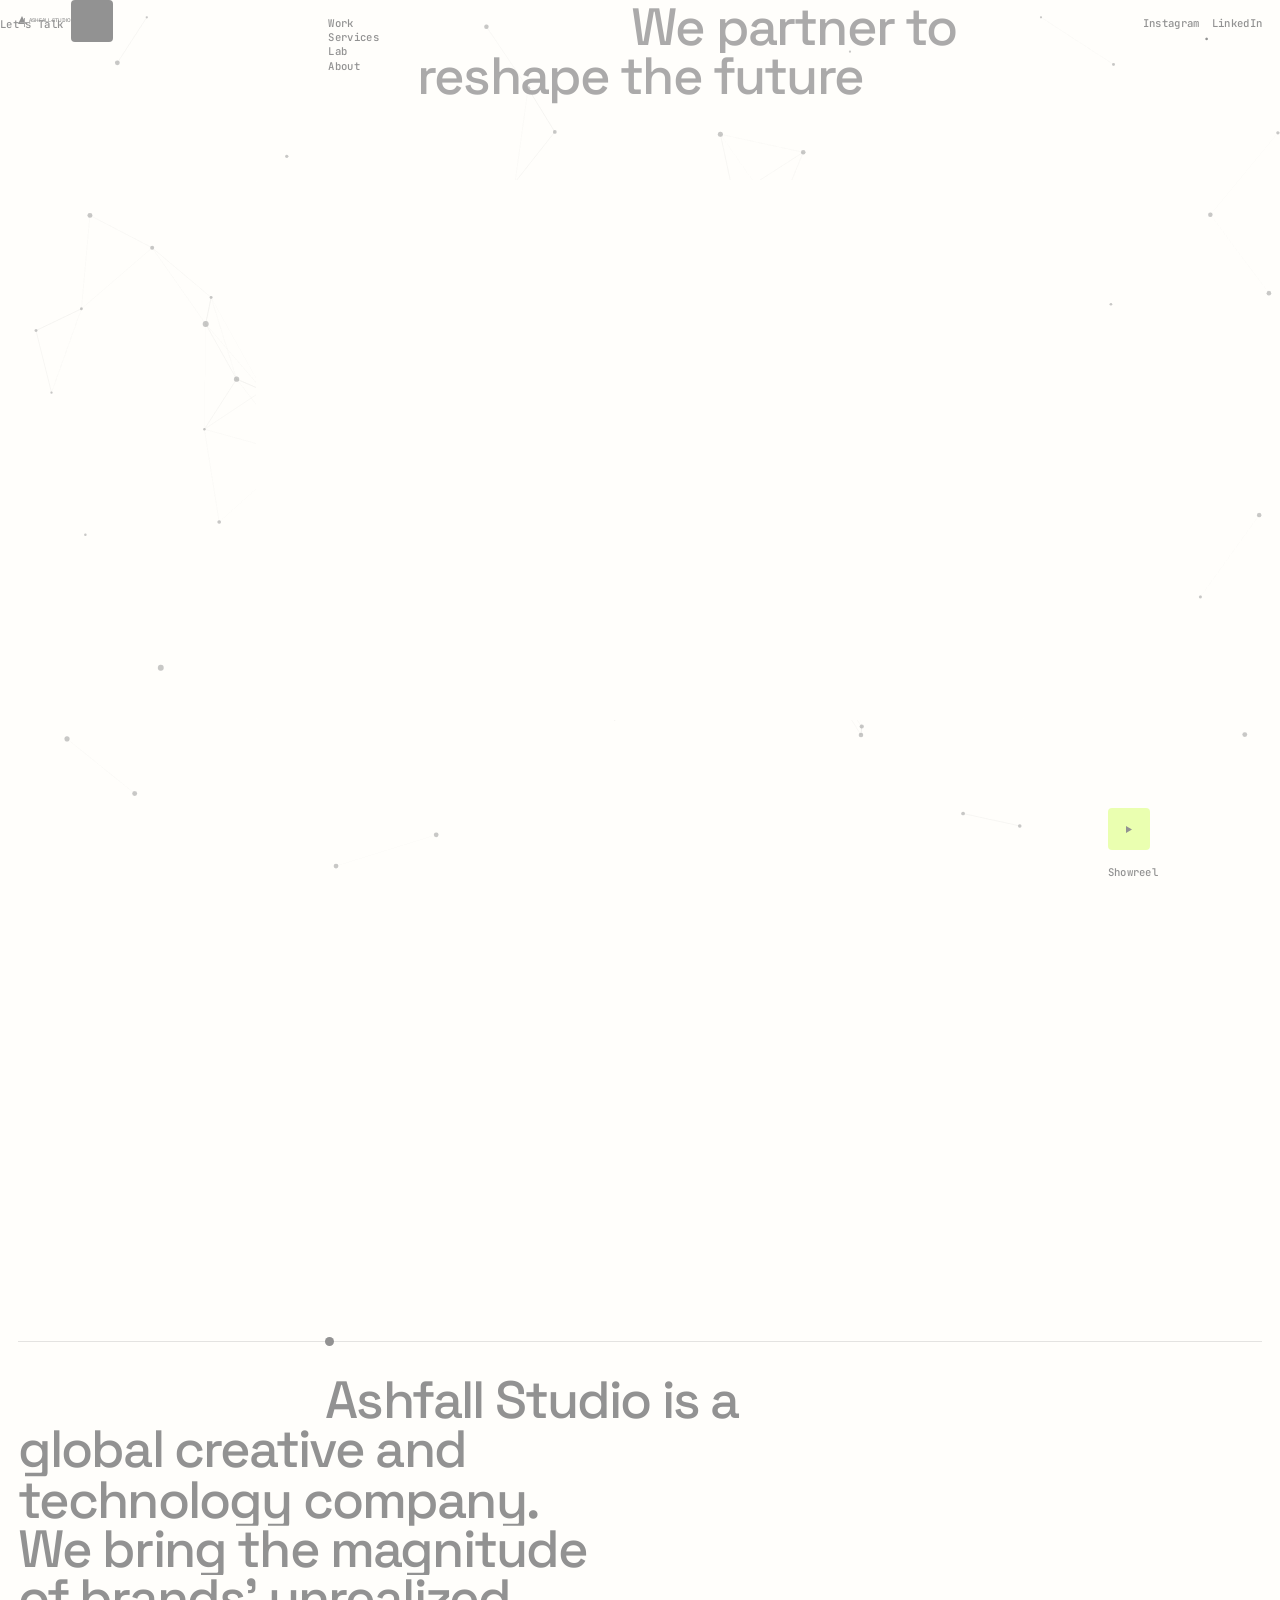
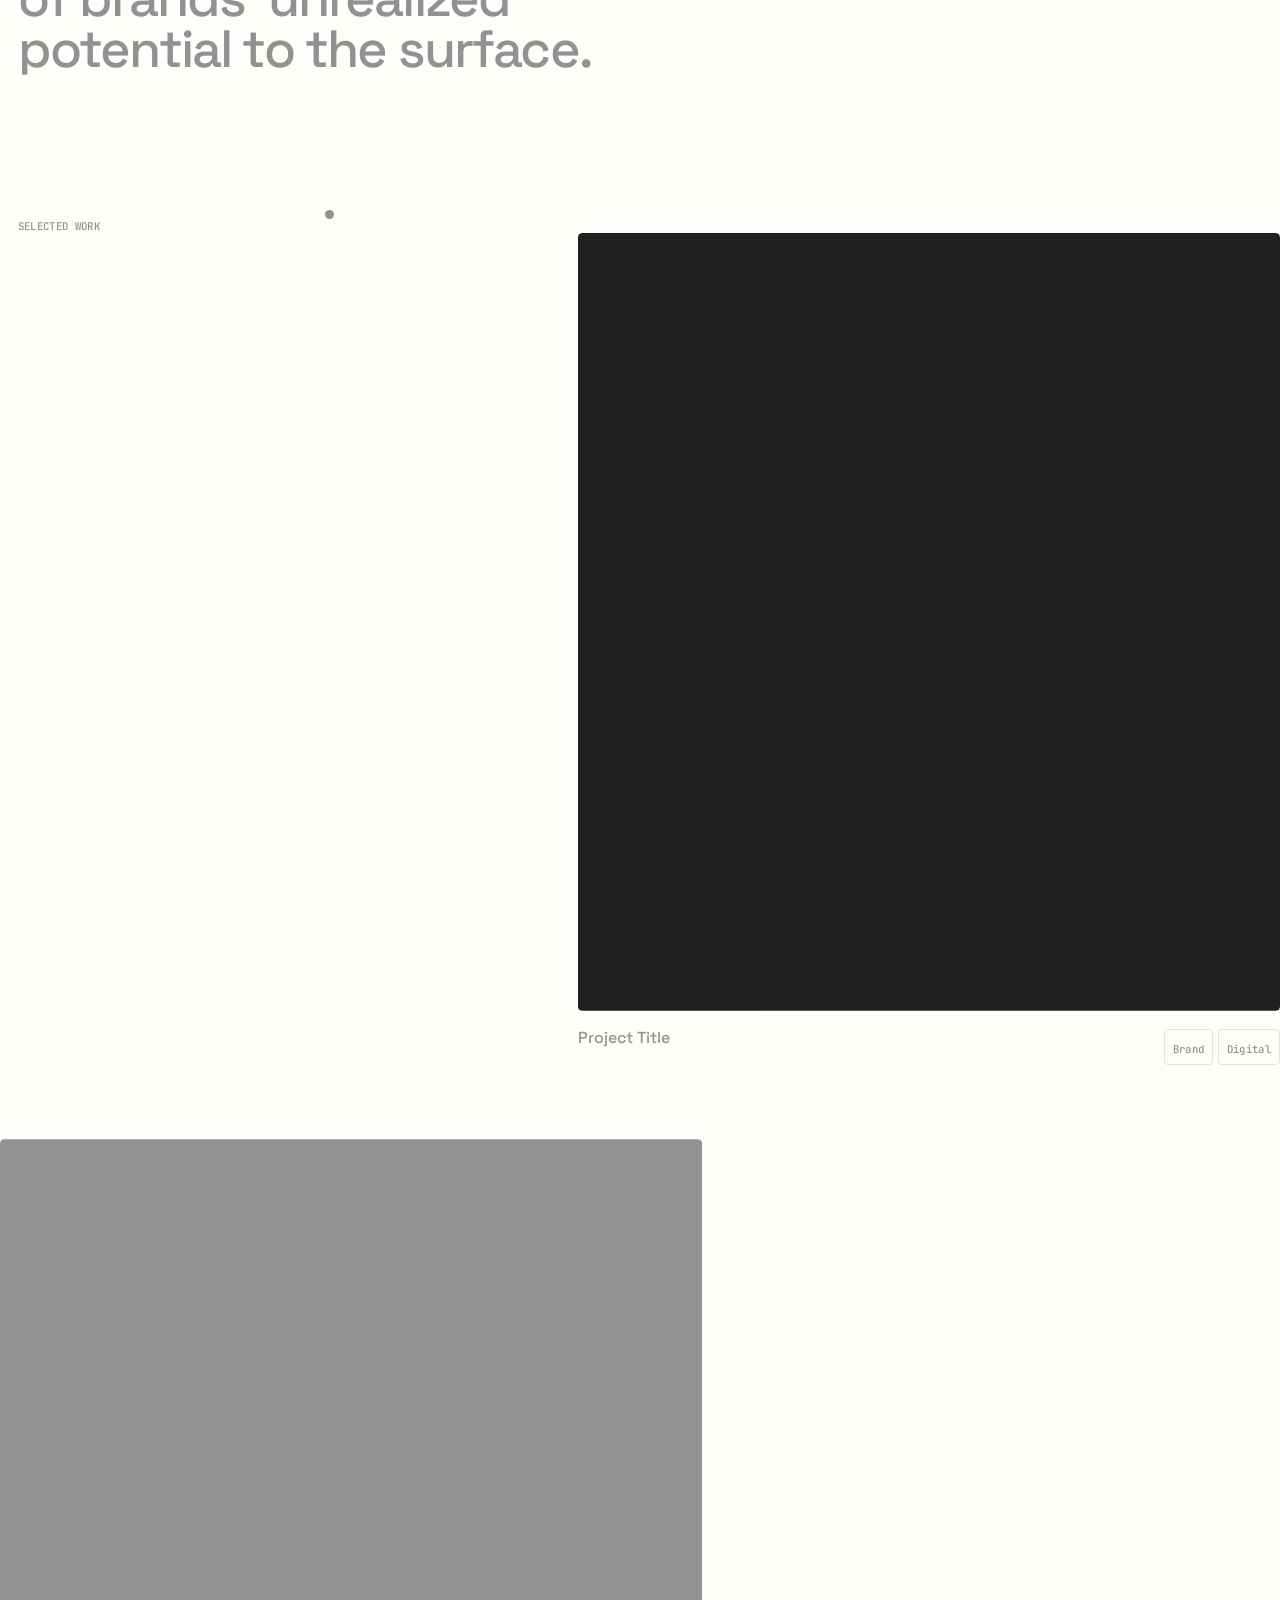
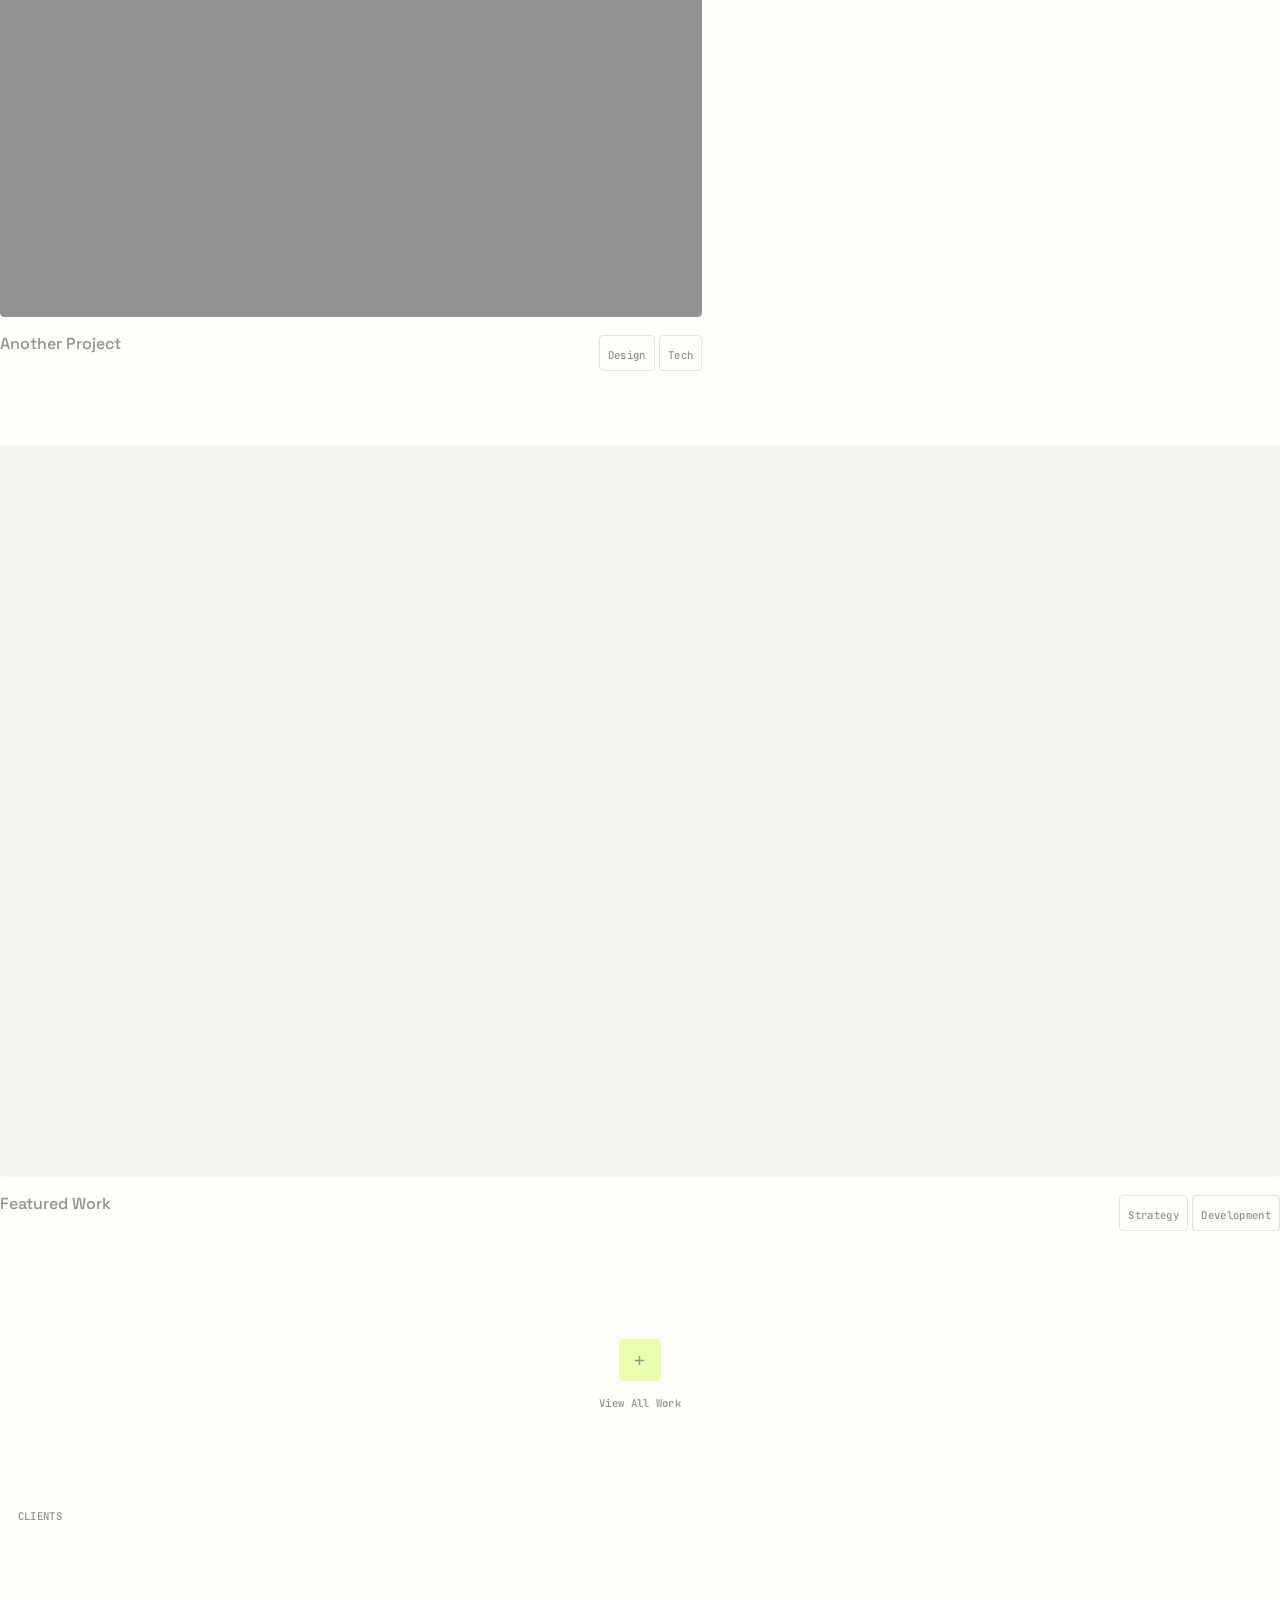
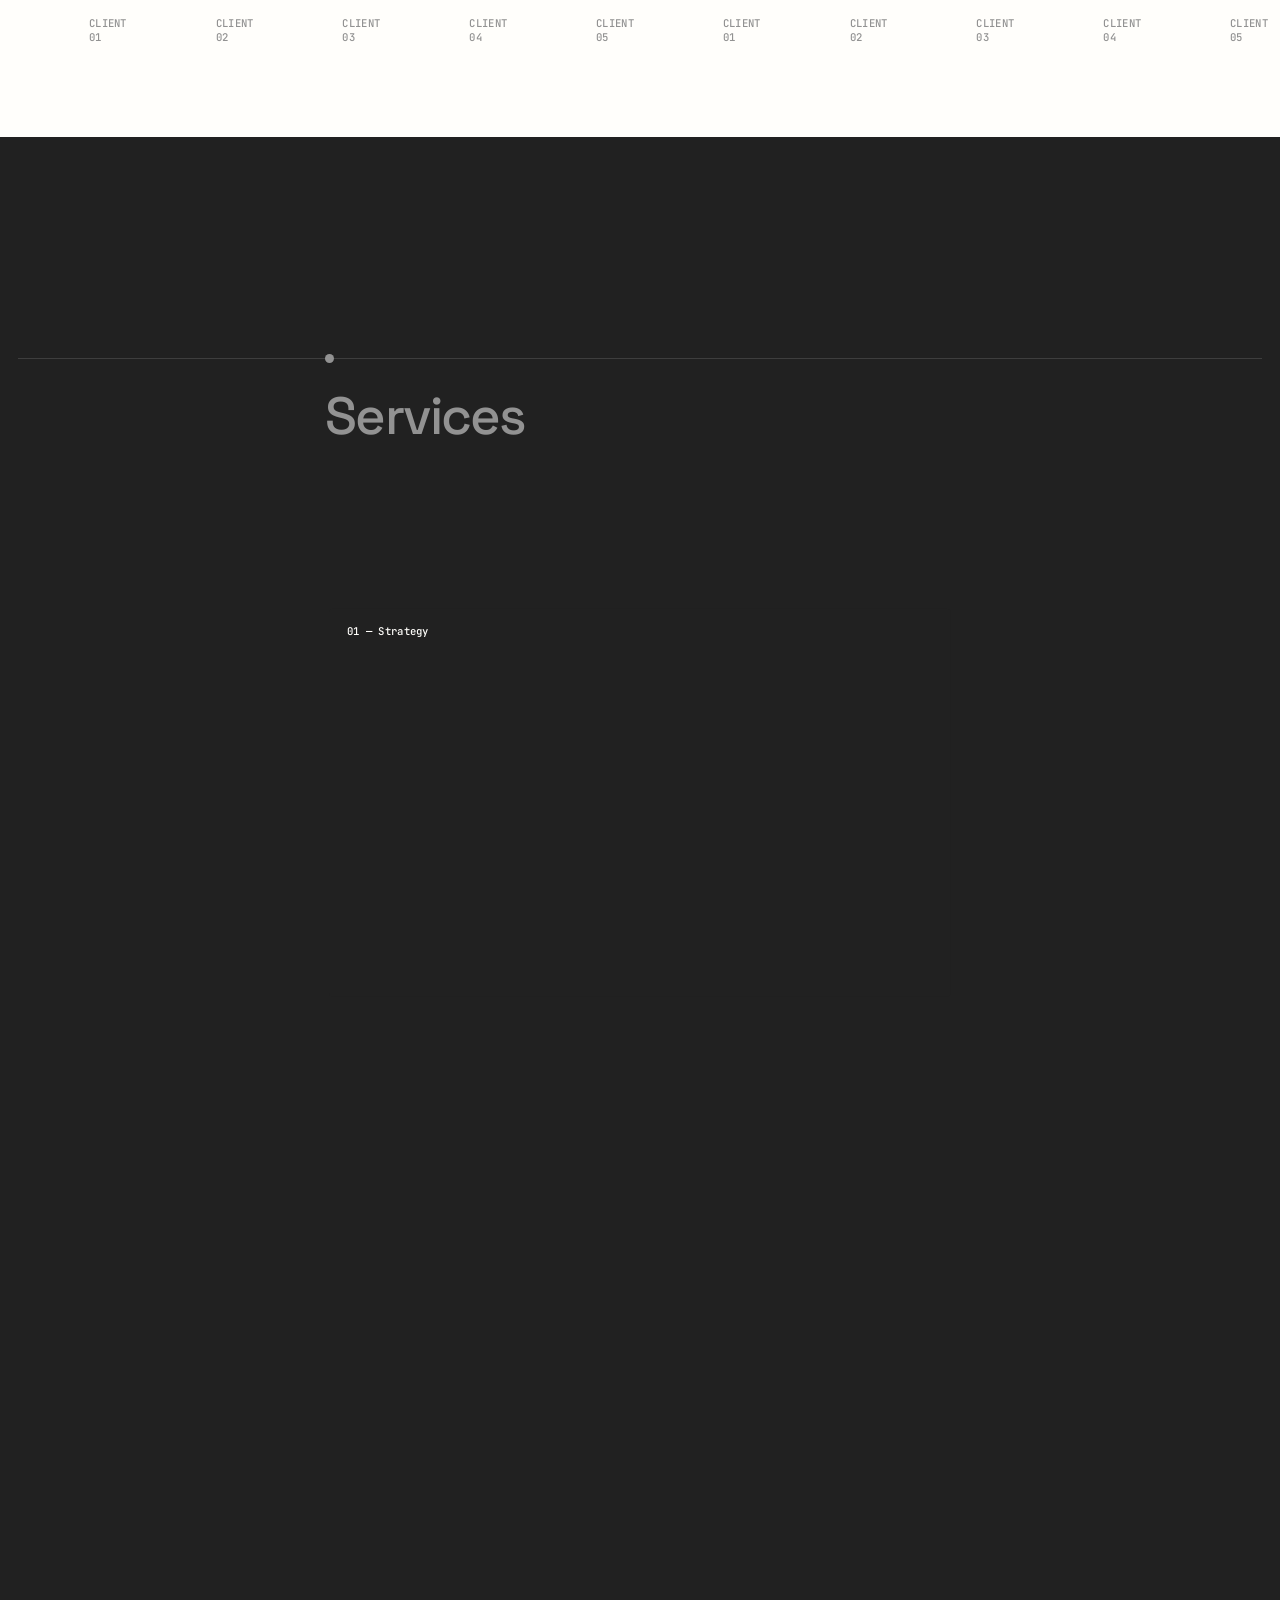
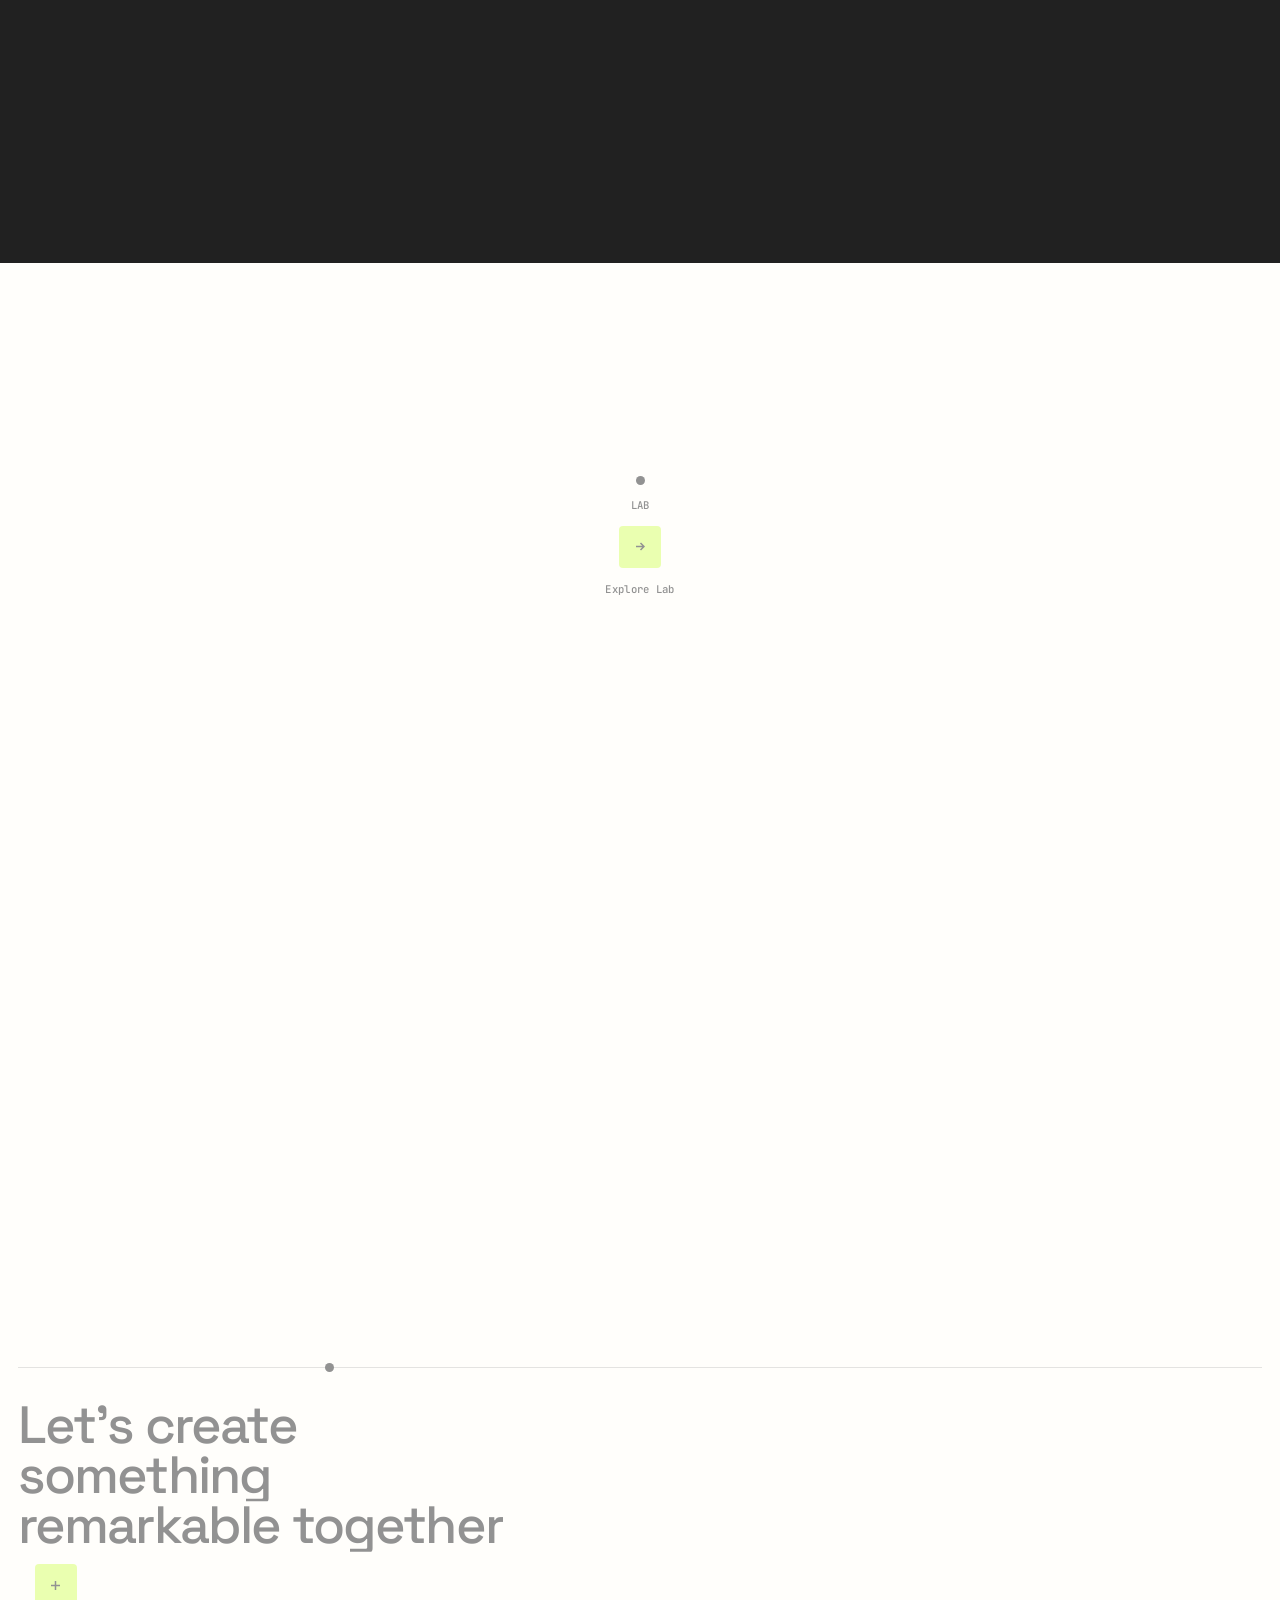
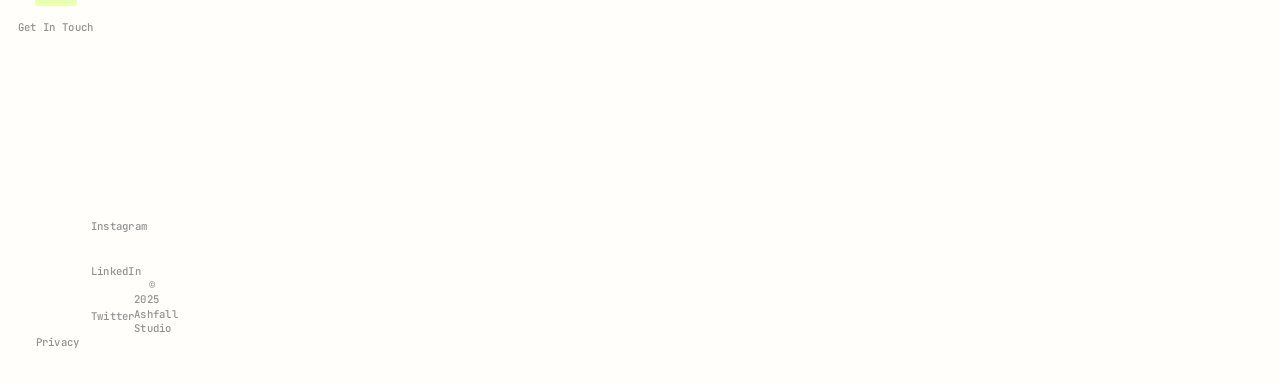
==== commit 27c41f74: "Add color blocks instead of images Replaced all placeholder images with beautiful color blocks:  Wor" ====
--- a/index.html
+++ b/index.html
@@ -209,11 +209,9 @@
                         <a href="#" class="work-item__link">
                             <div class="work-item__fig-wrapper">
                                 <div class="work-item__fig-inner">
-                                    <div class="work-item__fig work-item__fig--default base-image base-image--fit">
-                                        <img src="https://via.placeholder.com/790x875/212121/929292?text=Project+1" alt="Project 1">
-                                    </div>
-                                    <div class="work-item__fig work-item__fig--hover base-image base-image--fit">
-                                        <img src="https://via.placeholder.com/790x875/EAFFB0/212121?text=Project+1" alt="Project 1 Hover">
+                                    <div class="work-item__fig work-item__fig--default color-block color-block--dark">
+                                    </div>
+                                    <div class="work-item__fig work-item__fig--hover color-block color-block--lime">
                                     </div>
                                 </div>
                             </div>
@@ -236,11 +234,9 @@
                         <a href="#" class="work-item__link">
                             <div class="work-item__fig-wrapper">
                                 <div class="work-item__fig-inner">
-                                    <div class="work-item__fig work-item__fig--default base-image base-image--fit">
-                                        <img src="https://via.placeholder.com/790x875/212121/929292?text=Project+2" alt="Project 2">
-                                    </div>
-                                    <div class="work-item__fig work-item__fig--hover base-image base-image--fit">
-                                        <img src="https://via.placeholder.com/790x875/EAFFB0/212121?text=Project+2" alt="Project 2 Hover">
+                                    <div class="work-item__fig work-item__fig--default color-block color-block--gray">
+                                    </div>
+                                    <div class="work-item__fig work-item__fig--hover color-block color-block--lime">
                                     </div>
                                 </div>
                             </div>
@@ -263,11 +259,9 @@
                         <a href="#" class="work-item__link">
                             <div class="work-item__fig-wrapper work-item__fig-wrapper--landscape">
                                 <div class="work-item__fig-inner">
-                                    <div class="work-item__fig work-item__fig--default base-image base-image--fit">
-                                        <img src="https://via.placeholder.com/1400x800/212121/929292?text=Project+3" alt="Project 3">
-                                    </div>
-                                    <div class="work-item__fig work-item__fig--hover base-image base-image--fit">
-                                        <img src="https://via.placeholder.com/1400x800/EAFFB0/212121?text=Project+3" alt="Project 3 Hover">
+                                    <div class="work-item__fig work-item__fig--default color-block color-block--cream">
+                                    </div>
+                                    <div class="work-item__fig work-item__fig--hover color-block color-block--lime">
                                     </div>
                                 </div>
                             </div>
@@ -349,8 +343,7 @@
                                 <div class="service-item" data-service="1">
                                     <div class="service-item__wrapper">
                                         <div class="service-item__fig">
-                                            <div class="service-item__media base-image base-image--fit">
-                                                <img src="https://via.placeholder.com/705x440/212121/EAFFB0?text=Strategy" alt="Strategy">
+                                            <div class="service-item__media color-block color-block--dark">
                                             </div>
                                             <div class="service-item__fig-caption mono">01 — Strategy</div>
                                             <div class="service-item__btn">
@@ -370,8 +363,7 @@
                                 <div class="service-item" data-service="2">
                                     <div class="service-item__wrapper">
                                         <div class="service-item__fig">
-                                            <div class="service-item__media base-image base-image--fit">
-                                                <img src="https://via.placeholder.com/705x440/929292/EAFFB0?text=Design" alt="Design">
+                                            <div class="service-item__media color-block color-block--gray">
                                             </div>
                                             <div class="service-item__fig-caption mono">02 — Design</div>
                                             <div class="service-item__btn">
@@ -391,8 +383,7 @@
                                 <div class="service-item" data-service="3">
                                     <div class="service-item__wrapper">
                                         <div class="service-item__fig">
-                                            <div class="service-item__media base-image base-image--fit">
-                                                <img src="https://via.placeholder.com/705x440/EAFFB0/212121?text=Technology" alt="Technology">
+                                            <div class="service-item__media color-block color-block--lime">
                                             </div>
                                             <div class="service-item__fig-caption mono">03 — Technology</div>
                                             <div class="service-item__btn">
--- a/ashfall-styles.css
+++ b/ashfall-styles.css
@@ -2412,3 +2412,69 @@
     }
 }
 
+
+/* =============================================================================
+   COLOR BLOCKS
+   ============================================================================= */
+
+.color-block {
+    width: 100%;
+    height: 100%;
+    display: flex;
+    align-items: center;
+    justify-content: center;
+    transition: transform 1.4s cubic-bezier(0.22, 1, 0.36, 1);
+}
+
+/* Color variants */
+.color-block--dark {
+    background-color: #212121;
+}
+
+.color-block--gray {
+    background-color: #929292;
+}
+
+.color-block--lime {
+    background-color: #EAFFB0;
+}
+
+.color-block--cream {
+    background-color: #F5F5F0;
+}
+
+.color-block--beige {
+    background-color: #E8E6DD;
+}
+
+.color-block--lavender {
+    background-color: #D4BFFF;
+}
+
+.color-block--peach {
+    background-color: #FFD4B8;
+}
+
+.color-block--mint {
+    background-color: #B8FFD4;
+}
+
+.color-block--coral {
+    background-color: #FF9B9B;
+}
+
+.color-block--sky {
+    background-color: #B8D4FF;
+}
+
+/* Work item color blocks */
+.work-item__fig.color-block {
+    border-radius: 0.4rem;
+    overflow: hidden;
+}
+
+/* Service item color blocks */
+.service-item__media.color-block {
+    border-radius: 0.4rem;
+}
+
